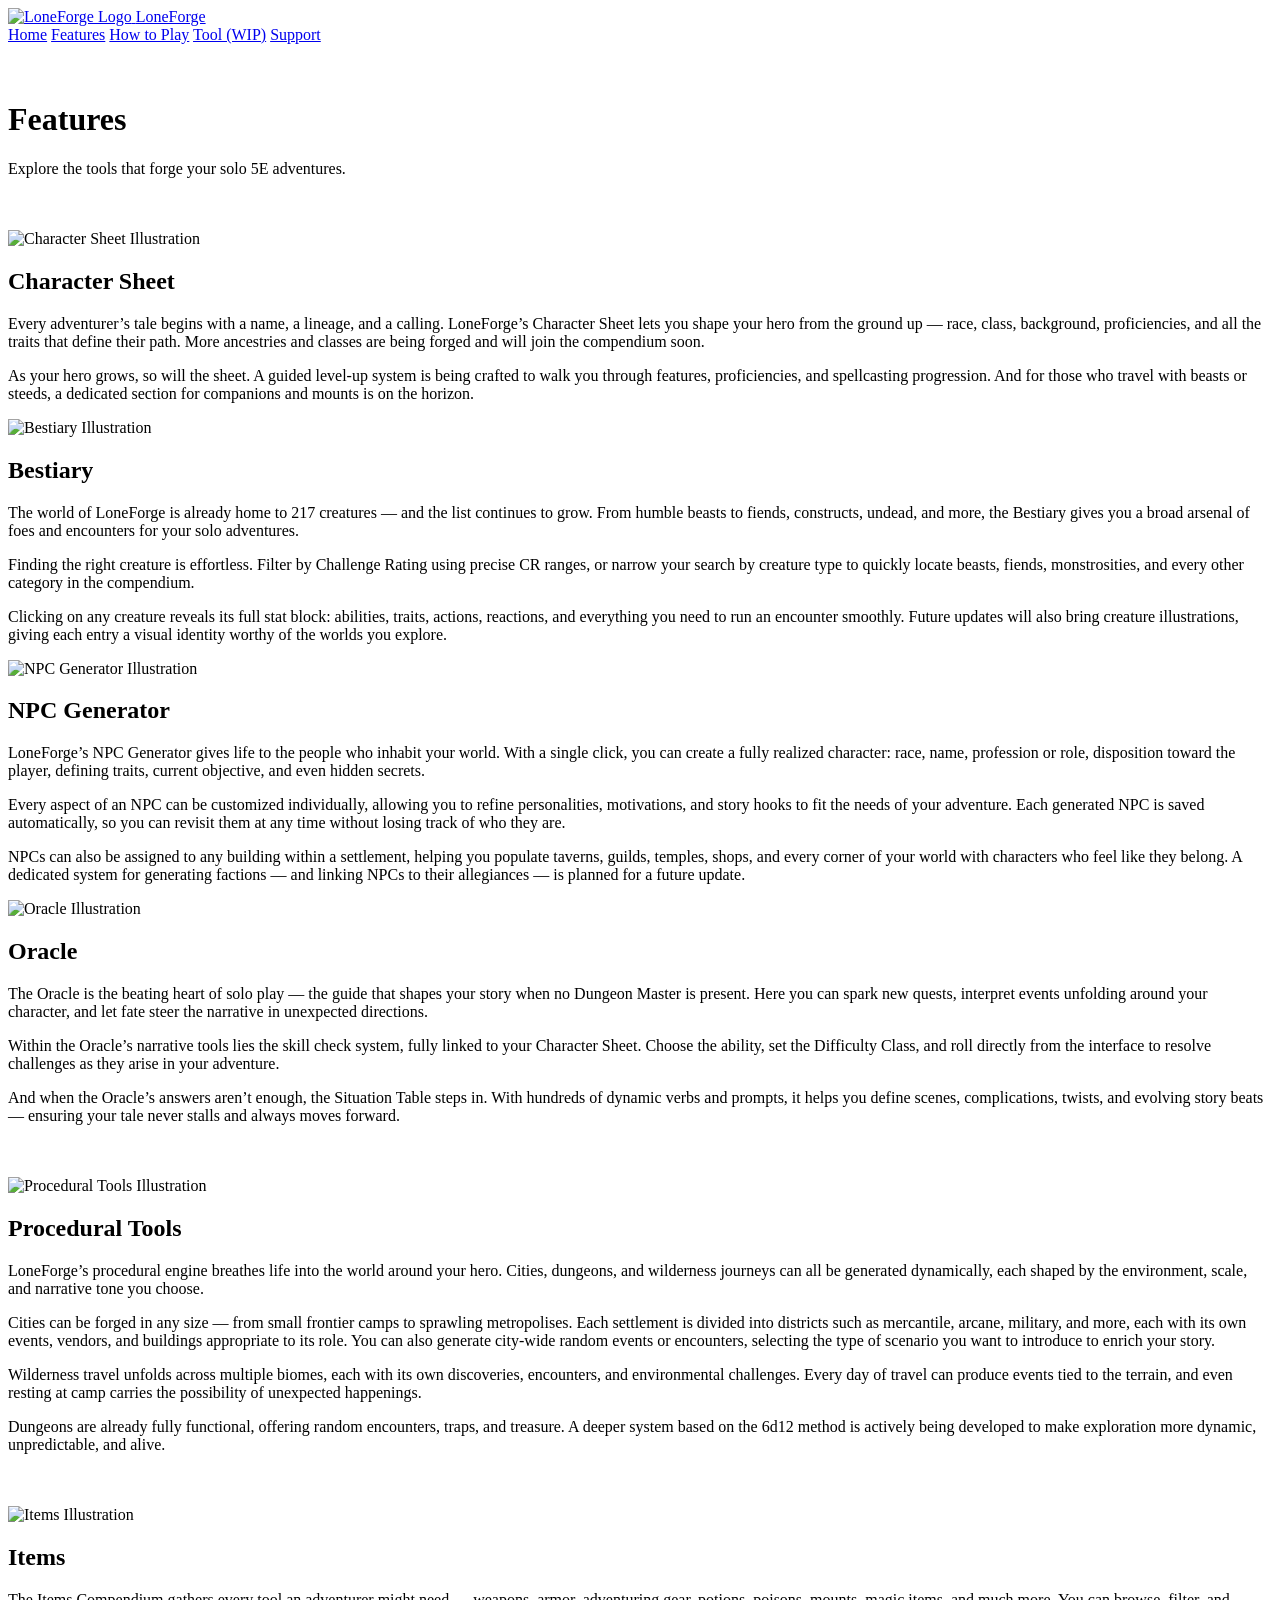
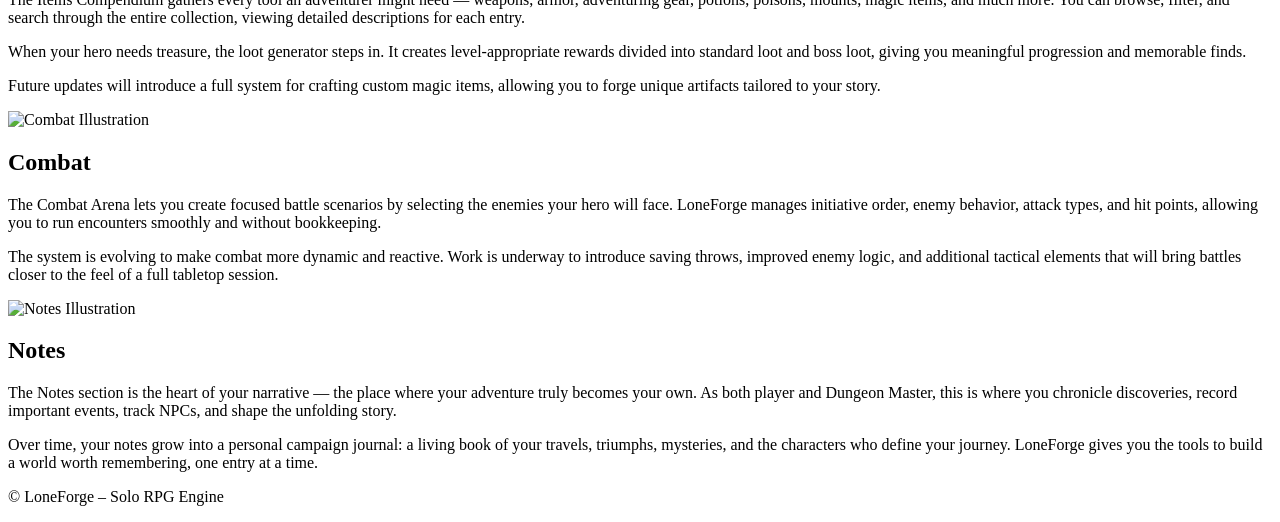
==== features.html @ cfc9e449 "Add files via upload" ====
<!DOCTYPE html>
<html lang="en">
<head>
    <meta charset="UTF-8">
    <meta name="viewport" content="width=device-width, initial-scale=1.0">
    <title>LoneForge – Features</title>

    <link href="https://fonts.googleapis.com/css2?family=EB+Garamond:wght@400;600&family=Cormorant+Garamond:wght@600;700&display=swap" rel="stylesheet">
    <link rel="stylesheet" href="css/styles.css">
</head>

<body>

    <!-- NAVBAR -->
    <nav class="navbar">
        <div class="nav-left">
            <a href="index.html" class="logo">
                <img src="img/Colored Loneforge Logo.png" alt="LoneForge Logo">  
                <span>LoneForge</span>
            </a>
        </div>

        <div class="nav-right">
            <a href="index.html">Home</a>
            <a href="features.html" class="active">Features</a>
            <a href="how-to-play.html">How to Play</a>
            <a href="tool.html">Tool (WIP)</a>
            <a href="support.html">Support</a>
        </div>
    </nav>

    <!-- PAGE HEADER -->
    <header class="page-header section">

        <!-- LEFT DECORATION -->
        <div class="ph-side ph-left">
            <img src="img/ranger.png" alt="">
        </div>

        <!-- RIGHT DECORATION -->
        <div class="ph-side ph-right">
            <img src="img/cute.png" alt="">
        </div>

        <h1>Features</h1>
        <p>Explore the tools that forge your solo 5E adventures.</p>
    </header>

    <!-- FEATURE BLOCKS -->
    <main class="features-page section">

        <!-- LEFT DECORATION -->
        <div class="fp-side fp-left">
            <img src="img/rogue_tiefling.png" alt="">
        </div>

        <!-- RIGHT DECORATION -->
        <div class="fp-side fp-right">
            <img src="img/runic_eye.png" alt="">
        </div>

        <!-- CHARACTER SHEET -->
        <section class="feature-block">

            <div class="feature-image img-character">
                <img src="img/Character Select with Gear.png" alt="Character Sheet Illustration">
            </div>

            <div class="feature-text">
                <h2>Character Sheet</h2>
                <p>
                    Every adventurer’s tale begins with a name, a lineage, and a calling.
                    LoneForge’s Character Sheet lets you shape your hero from the ground up —
                    race, class, background, proficiencies, and all the traits that define their path.
                    More ancestries and classes are being forged and will join the compendium soon.
                </p>
                <p>
                    As your hero grows, so will the sheet. A guided level‑up system is being crafted
                    to walk you through features, proficiencies, and spellcasting progression.
                    And for those who travel with beasts or steeds, a dedicated section for
                    companions and mounts is on the horizon.
                </p>
            </div>


        </section>

        <section class="feature-block">

            <div class="feature-image img-bestiary">
                <img src="img/bestiary.png" alt="Bestiary Illustration">
            </div>

            <div class="feature-text">
                <h2>Bestiary</h2>
                <p>
                    The world of LoneForge is already home to 217 creatures — and the list continues to grow.
                    From humble beasts to fiends, constructs, undead, and more, the Bestiary gives you a
                    broad arsenal of foes and encounters for your solo adventures.
                </p>
                <p>
                    Finding the right creature is effortless. Filter by Challenge Rating using precise CR
                    ranges, or narrow your search by creature type to quickly locate beasts, fiends,
                    monstrosities, and every other category in the compendium.
                </p>
                <p>
                    Clicking on any creature reveals its full stat block: abilities, traits, actions,
                    reactions, and everything you need to run an encounter smoothly. Future updates will
                    also bring creature illustrations, giving each entry a visual identity worthy of the
                    worlds you explore.
                </p>
            </div>

        </section>


        <section class="feature-block">

            <div class="feature-image img-npc">
                <img src="img/sezione_npc.png" alt="NPC Generator Illustration">
            </div>

            <div class="feature-text">
                <h2>NPC Generator</h2>

                <p>
                    LoneForge’s NPC Generator gives life to the people who inhabit your world. With a single click,
                    you can create a fully realized character: race, name, profession or role, disposition toward
                    the player, defining traits, current objective, and even hidden secrets.
                </p>

                <p>
                    Every aspect of an NPC can be customized individually, allowing you to refine personalities,
                    motivations, and story hooks to fit the needs of your adventure. Each generated NPC is saved
                    automatically, so you can revisit them at any time without losing track of who they are.
                </p>

                <p>
                    NPCs can also be assigned to any building within a settlement, helping you populate taverns,
                    guilds, temples, shops, and every corner of your world with characters who feel like they belong.
                    A dedicated system for generating factions — and linking NPCs to their allegiances — is planned
                    for a future update.
                </p>

            </div>

        </section>


        <section class="feature-block">

            <div class="feature-image img-oracle">
                <img src="img/sezione_oracle.png" alt="Oracle Illustration">
            </div>

            <div class="feature-text">
                <h2>Oracle</h2>

                <p>
                    The Oracle is the beating heart of solo play — the guide that shapes your story when no
                    Dungeon Master is present. Here you can spark new quests, interpret events unfolding
                    around your character, and let fate steer the narrative in unexpected directions.
                </p>

                <p>
                    Within the Oracle’s narrative tools lies the skill check system, fully linked to your
                    Character Sheet. Choose the ability, set the Difficulty Class, and roll directly from
                    the interface to resolve challenges as they arise in your adventure.
                </p>

                <p>
                    And when the Oracle’s answers aren’t enough, the Situation Table steps in. With hundreds
                    of dynamic verbs and prompts, it helps you define scenes, complications, twists, and
                    evolving story beats — ensuring your tale never stalls and always moves forward.
                </p>

            </div>

        </section>
   
        <!-- LEFT DECORATION -->
        <div class="fbp-side fbp-left">
            <img src="img/colonna.png" alt="">
        </div>

         <!-- RIGHT DECORATION -->
         <div class="fbp-side fbp-right">
             <img src="img/bundle.png" alt="">
         </div>
        
        <section class="feature-block">

            <div class="feature-image img-procedural">
                <img src="img/sezione_insediamenti_1.png" alt="Procedural Tools Illustration">
            </div>

            <div class="feature-text">
                <h2>Procedural Tools</h2>

                <p>
                    LoneForge’s procedural engine breathes life into the world around your hero. Cities,
                    dungeons, and wilderness journeys can all be generated dynamically, each shaped by the
                    environment, scale, and narrative tone you choose.
                </p>

                <p>
                    Cities can be forged in any size — from small frontier camps to sprawling metropolises.
                    Each settlement is divided into districts such as mercantile, arcane, military, and more,
                    each with its own events, vendors, and buildings appropriate to its role. You can also
                    generate city‑wide random events or encounters, selecting the type of scenario you want
                    to introduce to enrich your story.
                </p>

                <p>
                    Wilderness travel unfolds across multiple biomes, each with its own discoveries,
                    encounters, and environmental challenges. Every day of travel can produce events tied to
                    the terrain, and even resting at camp carries the possibility of unexpected happenings.
                </p>

                <p>
                    Dungeons are already fully functional, offering random encounters, traps, and treasure.
                    A deeper system based on the 6d12 method is actively being developed to make exploration
                    more dynamic, unpredictable, and alive.
                </p>

            </div>

        </section>


        <!-- LEFT DECORATION -->
        <div class="fbp1-side fbp1-left">
            <img src="img/coltello.png" alt="">
        </div>

         <!-- RIGHT DECORATION -->
         <div class="fbp1-side fbp1-right">
             <img src="img/old_sage.png" alt="">
         </div>

        <section class="feature-block">

            <div class="feature-image img-items">
                <img src="img/sezione_loot_1.png" alt="Items Illustration">
            </div>

            <div class="feature-text">
                <h2>Items</h2>

                <p>
                    The Items Compendium gathers every tool an adventurer might need — weapons, armor,
                    adventuring gear, potions, poisons, mounts, magic items, and much more. You can browse,
                    filter, and search through the entire collection, viewing detailed descriptions for each entry.
                </p>

                <p>
                    When your hero needs treasure, the loot generator steps in. It creates level‑appropriate
                    rewards divided into standard loot and boss loot, giving you meaningful progression and
                    memorable finds.
                </p>

                <p>
                    Future updates will introduce a full system for crafting custom magic items, allowing you
                    to forge unique artifacts tailored to your story.
                </p>

            </div>

        </section>


        <section class="feature-block">

            <div class="feature-image img-combat">
                <img src="img/sezione_combat_2.png" alt="Combat Illustration">
            </div>

            <div class="feature-text">
                <h2>Combat</h2>

                <p>
                    The Combat Arena lets you create focused battle scenarios by selecting the enemies your
                    hero will face. LoneForge manages initiative order, enemy behavior, attack types, and hit
                    points, allowing you to run encounters smoothly and without bookkeeping.
                </p>

                <p>
                    The system is evolving to make combat more dynamic and reactive. Work is underway to
                    introduce saving throws, improved enemy logic, and additional tactical elements that will
                    bring battles closer to the feel of a full tabletop session.
                </p>

            </div>

        </section>

        <section class="feature-block">

            <div class="feature-image img-notes">
                <img src="img/sezione_notes_1.png" alt="Notes Illustration">
            </div>

            <div class="feature-text">
                <h2>Notes</h2>

                <p>
                    The Notes section is the heart of your narrative — the place where your adventure truly
                    becomes your own. As both player and Dungeon Master, this is where you chronicle
                    discoveries, record important events, track NPCs, and shape the unfolding story.
                </p>

                <p>
                    Over time, your notes grow into a personal campaign journal: a living book of your
                    travels, triumphs, mysteries, and the characters who define your journey. LoneForge gives
                    you the tools to build a world worth remembering, one entry at a time.
                </p>

            </div>
        </section>


    </main>

    <footer>
        <p>© LoneForge – Solo RPG Engine</p>
    </footer>

</body>
</html>
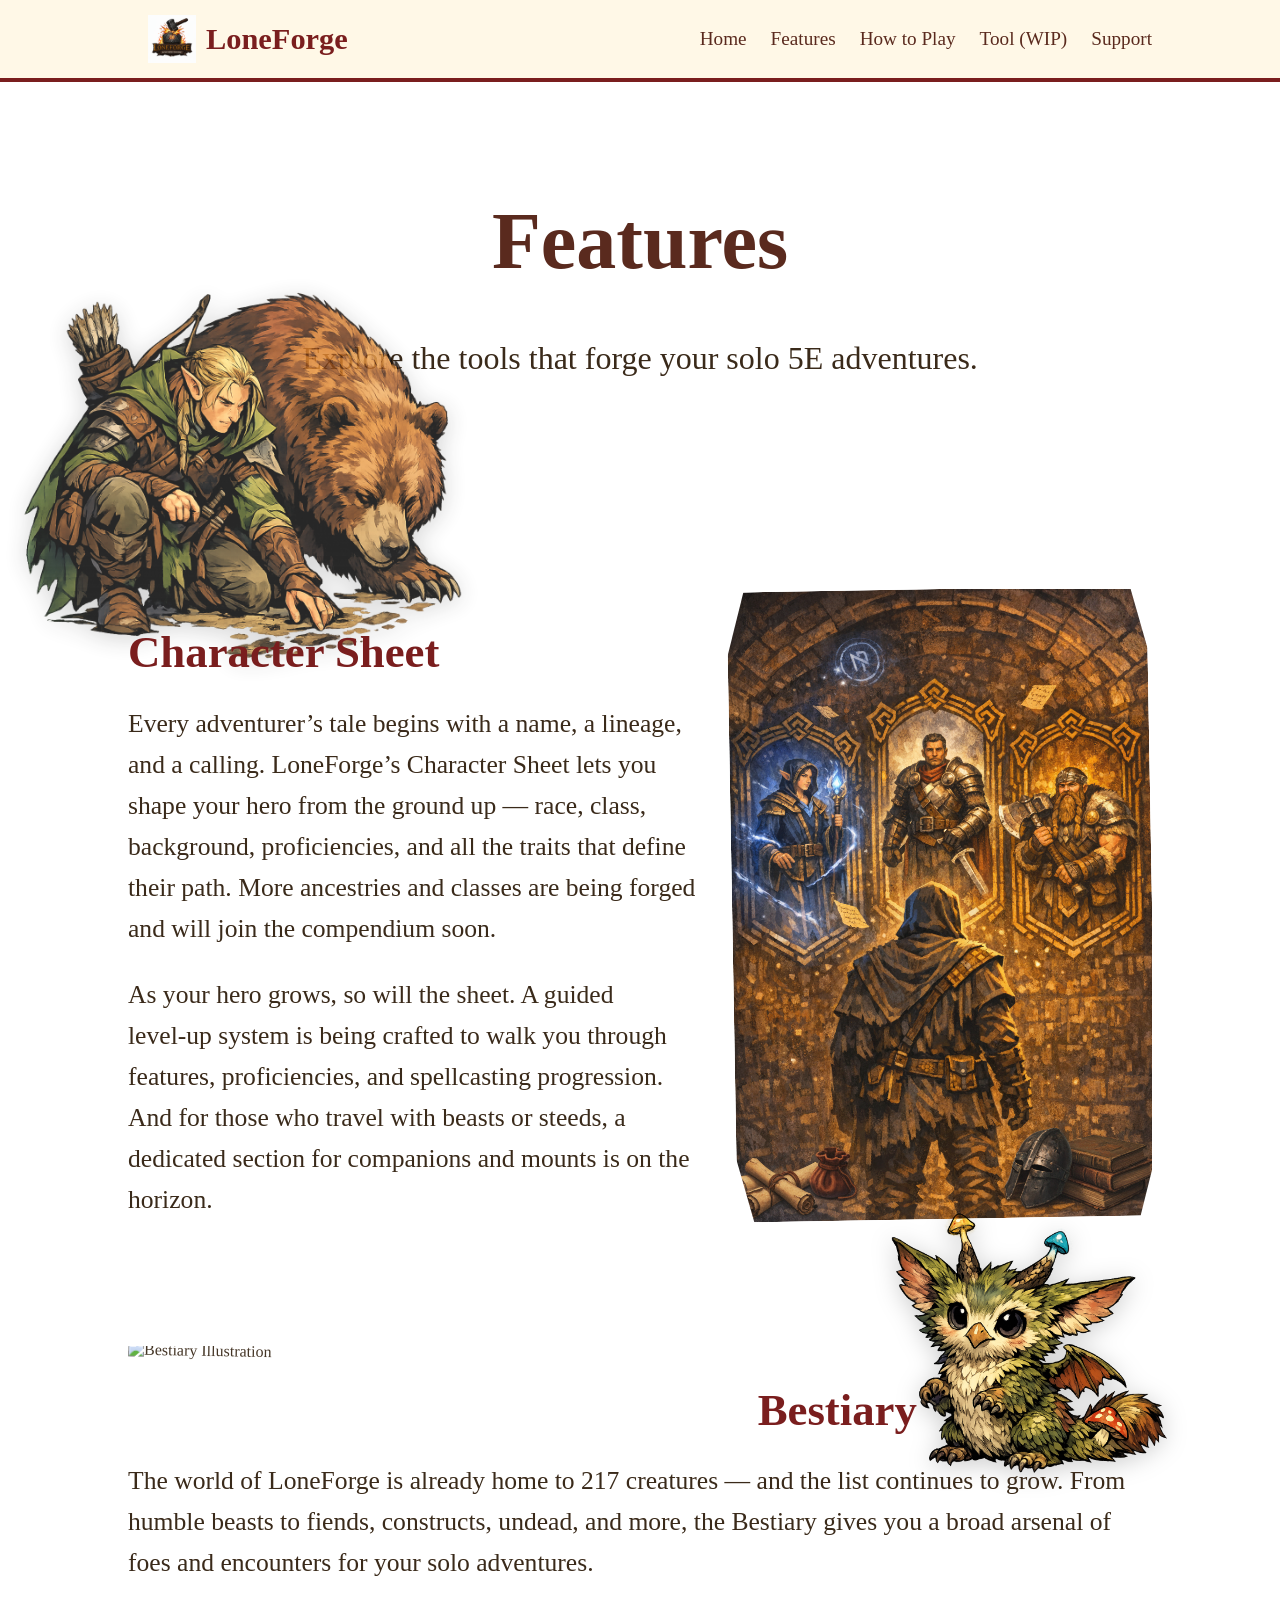
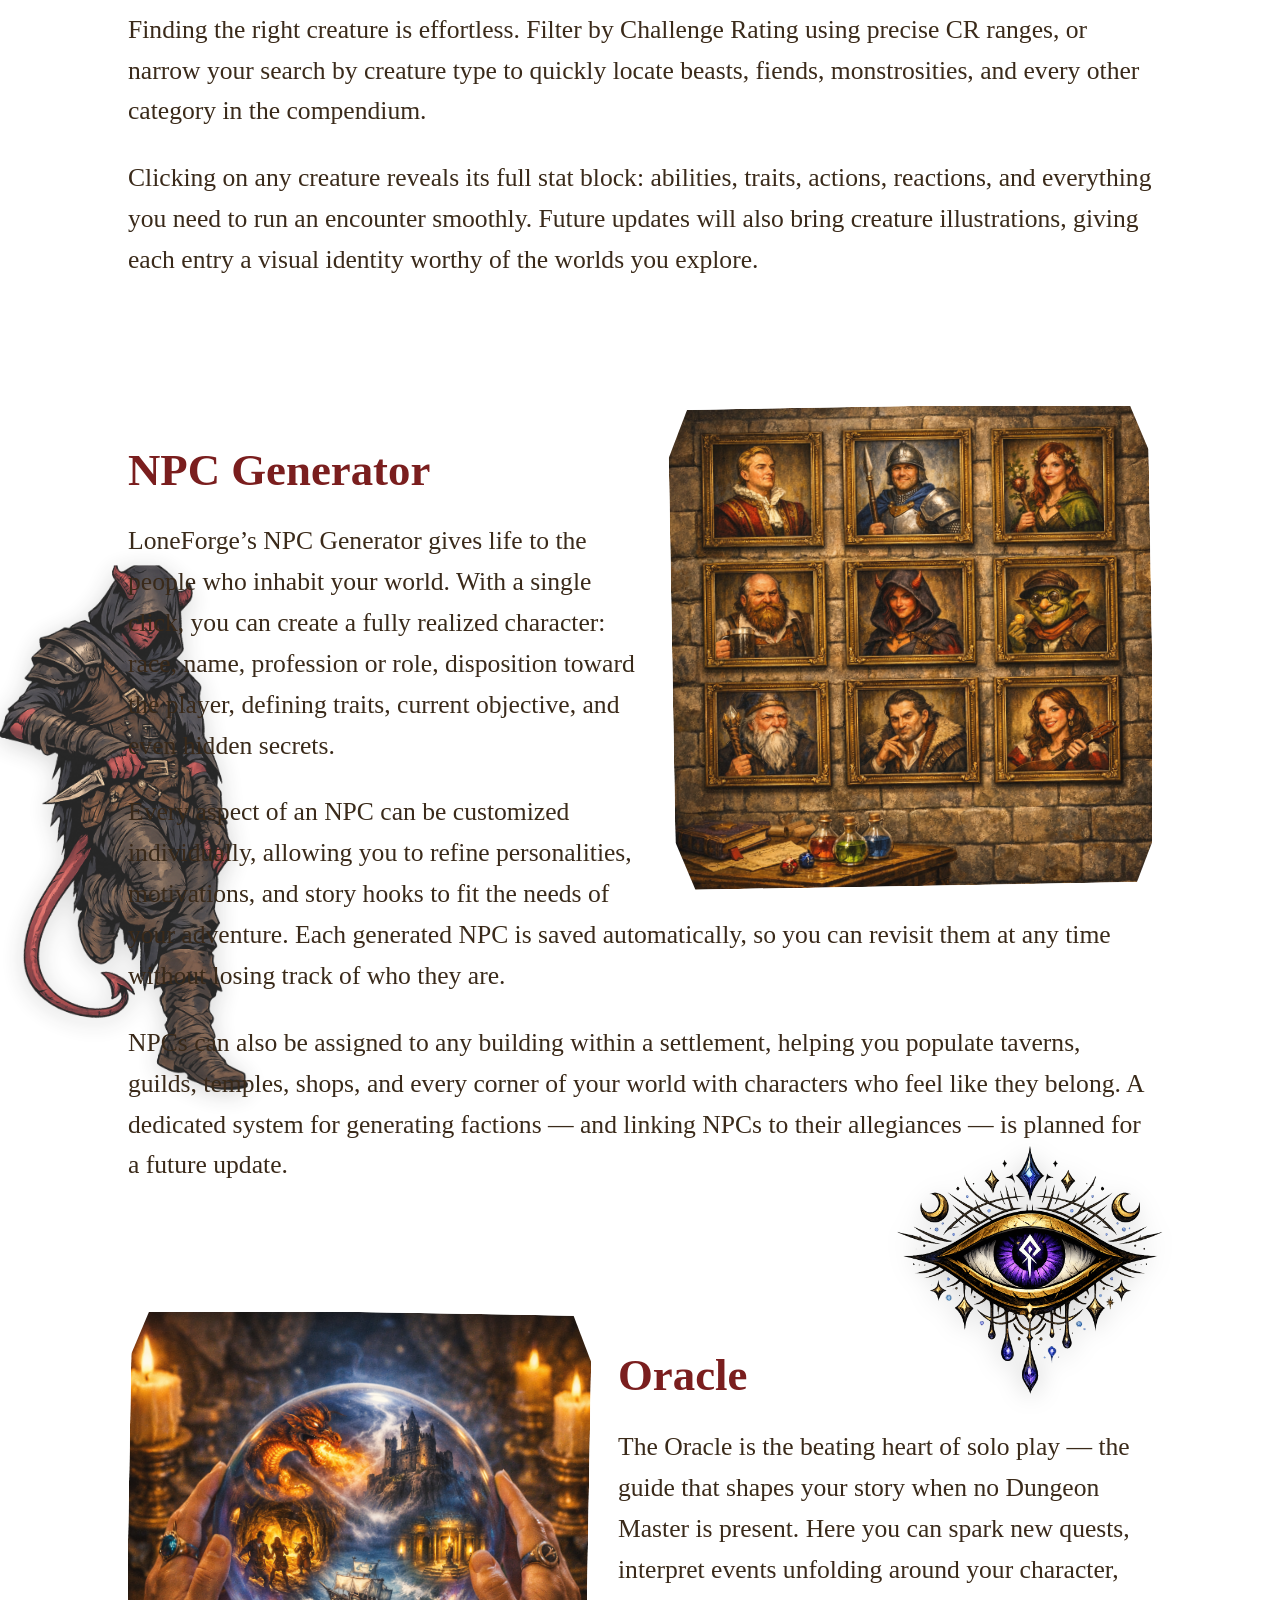
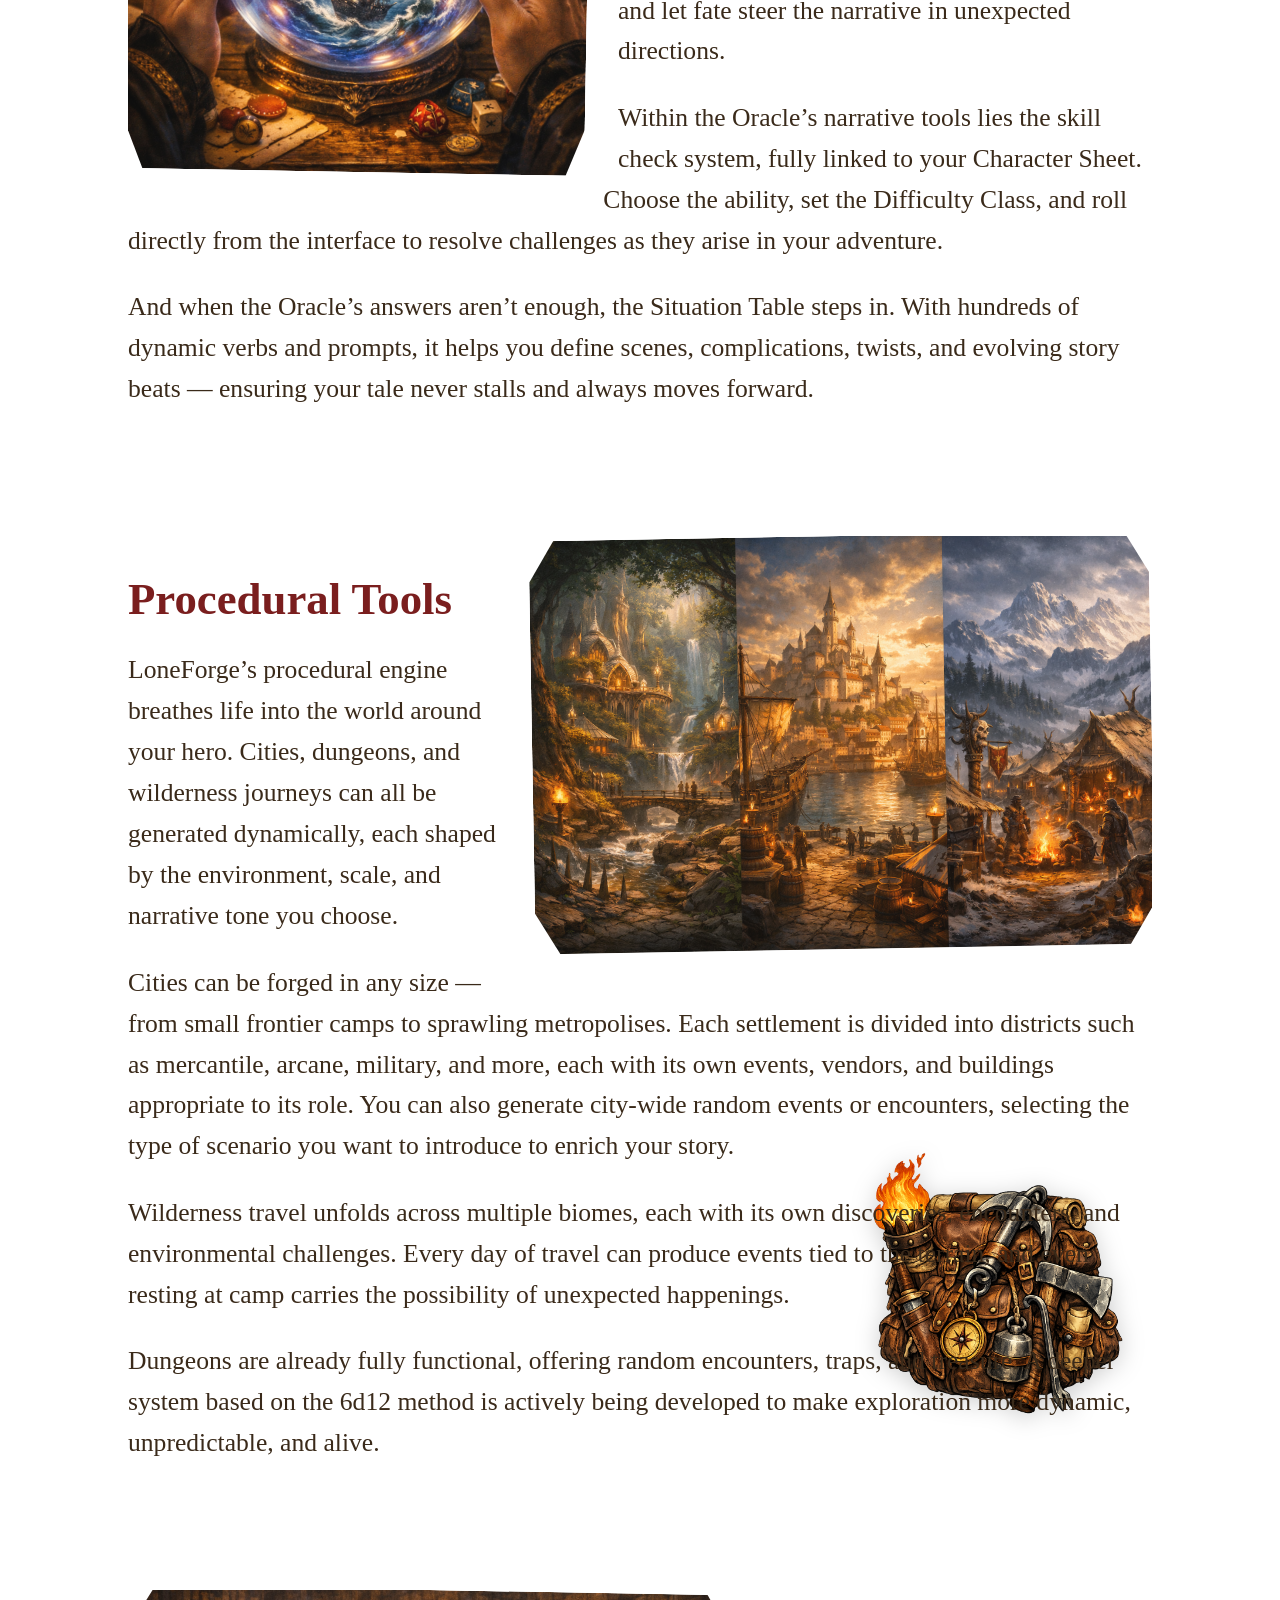
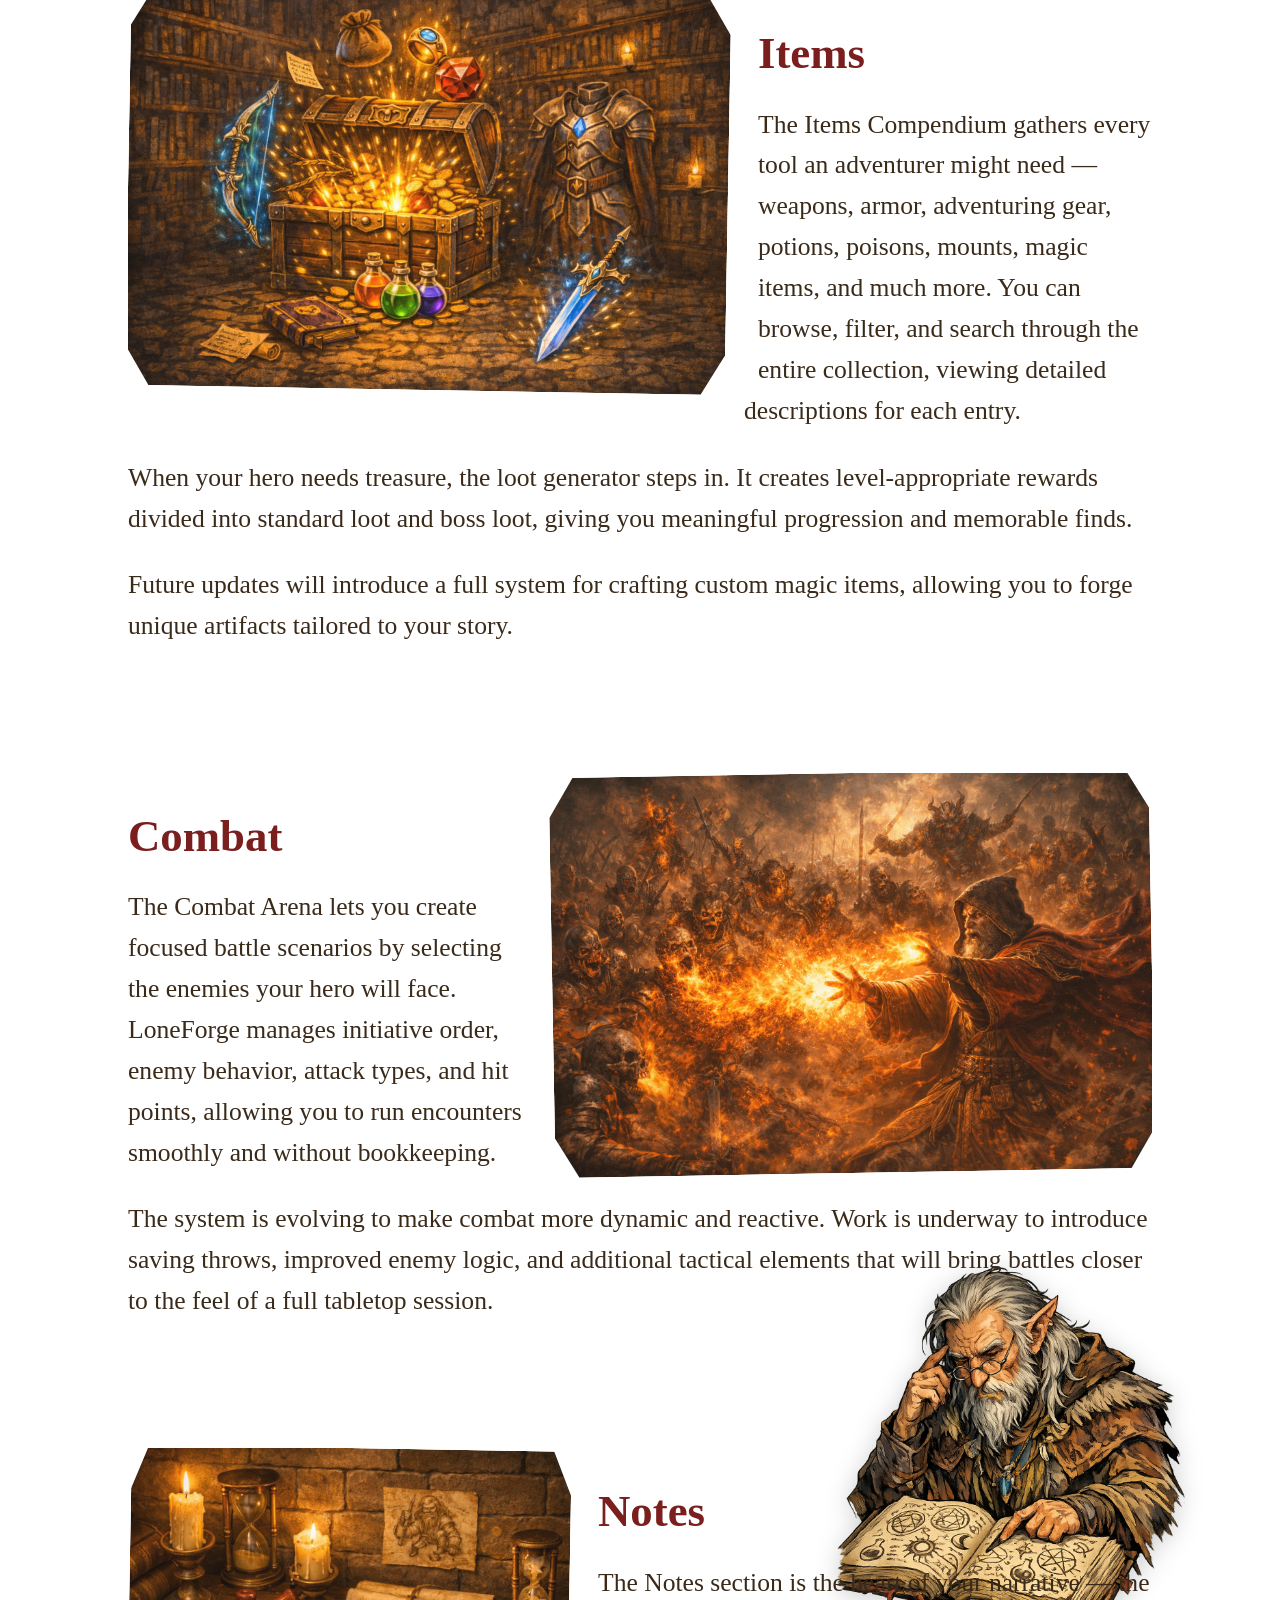
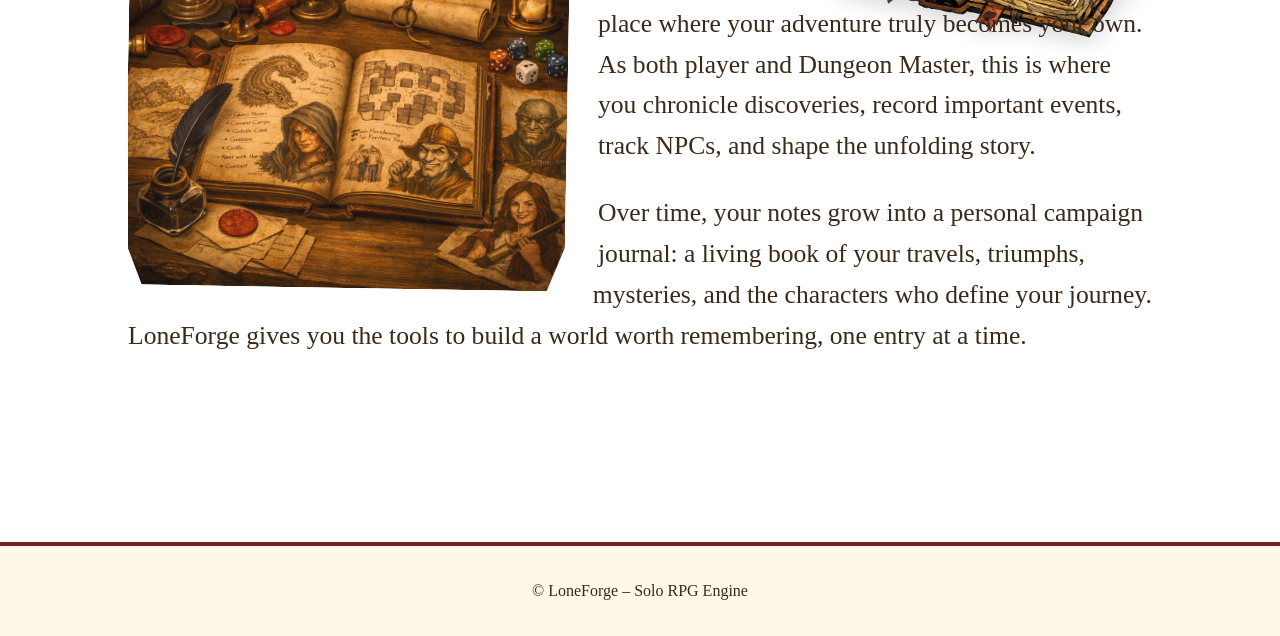
==== commit 2951aa3d: "Initial website" ====
--- a/features.html
+++ b/features.html
@@ -1,329 +1,329 @@
-<!DOCTYPE html>
-<html lang="en">
-<head>
-    <meta charset="UTF-8">
-    <meta name="viewport" content="width=device-width, initial-scale=1.0">
-    <title>LoneForge – Features</title>
-
-    <link href="https://fonts.googleapis.com/css2?family=EB+Garamond:wght@400;600&family=Cormorant+Garamond:wght@600;700&display=swap" rel="stylesheet">
-    <link rel="stylesheet" href="css/styles.css">
-</head>
-
-<body>
-
-    <!-- NAVBAR -->
-    <nav class="navbar">
-        <div class="nav-left">
-            <a href="index.html" class="logo">
-                <img src="img/Colored Loneforge Logo.png" alt="LoneForge Logo">  
-                <span>LoneForge</span>
-            </a>
-        </div>
-
-        <div class="nav-right">
-            <a href="index.html">Home</a>
-            <a href="features.html" class="active">Features</a>
-            <a href="how-to-play.html">How to Play</a>
-            <a href="tool.html">Tool (WIP)</a>
-            <a href="support.html">Support</a>
-        </div>
-    </nav>
-
-    <!-- PAGE HEADER -->
-    <header class="page-header section">
-
-        <!-- LEFT DECORATION -->
-        <div class="ph-side ph-left">
-            <img src="img/ranger.png" alt="">
-        </div>
-
-        <!-- RIGHT DECORATION -->
-        <div class="ph-side ph-right">
-            <img src="img/cute.png" alt="">
-        </div>
-
-        <h1>Features</h1>
-        <p>Explore the tools that forge your solo 5E adventures.</p>
-    </header>
-
-    <!-- FEATURE BLOCKS -->
-    <main class="features-page section">
-
-        <!-- LEFT DECORATION -->
-        <div class="fp-side fp-left">
-            <img src="img/rogue_tiefling.png" alt="">
-        </div>
-
-        <!-- RIGHT DECORATION -->
-        <div class="fp-side fp-right">
-            <img src="img/runic_eye.png" alt="">
-        </div>
-
-        <!-- CHARACTER SHEET -->
-        <section class="feature-block">
-
-            <div class="feature-image img-character">
-                <img src="img/Character Select with Gear.png" alt="Character Sheet Illustration">
-            </div>
-
-            <div class="feature-text">
-                <h2>Character Sheet</h2>
-                <p>
-                    Every adventurer’s tale begins with a name, a lineage, and a calling.
-                    LoneForge’s Character Sheet lets you shape your hero from the ground up —
-                    race, class, background, proficiencies, and all the traits that define their path.
-                    More ancestries and classes are being forged and will join the compendium soon.
-                </p>
-                <p>
-                    As your hero grows, so will the sheet. A guided level‑up system is being crafted
-                    to walk you through features, proficiencies, and spellcasting progression.
-                    And for those who travel with beasts or steeds, a dedicated section for
-                    companions and mounts is on the horizon.
-                </p>
-            </div>
-
-
-        </section>
-
-        <section class="feature-block">
-
-            <div class="feature-image img-bestiary">
-                <img src="img/bestiary.png" alt="Bestiary Illustration">
-            </div>
-
-            <div class="feature-text">
-                <h2>Bestiary</h2>
-                <p>
-                    The world of LoneForge is already home to 217 creatures — and the list continues to grow.
-                    From humble beasts to fiends, constructs, undead, and more, the Bestiary gives you a
-                    broad arsenal of foes and encounters for your solo adventures.
-                </p>
-                <p>
-                    Finding the right creature is effortless. Filter by Challenge Rating using precise CR
-                    ranges, or narrow your search by creature type to quickly locate beasts, fiends,
-                    monstrosities, and every other category in the compendium.
-                </p>
-                <p>
-                    Clicking on any creature reveals its full stat block: abilities, traits, actions,
-                    reactions, and everything you need to run an encounter smoothly. Future updates will
-                    also bring creature illustrations, giving each entry a visual identity worthy of the
-                    worlds you explore.
-                </p>
-            </div>
-
-        </section>
-
-
-        <section class="feature-block">
-
-            <div class="feature-image img-npc">
-                <img src="img/sezione_npc.png" alt="NPC Generator Illustration">
-            </div>
-
-            <div class="feature-text">
-                <h2>NPC Generator</h2>
-
-                <p>
-                    LoneForge’s NPC Generator gives life to the people who inhabit your world. With a single click,
-                    you can create a fully realized character: race, name, profession or role, disposition toward
-                    the player, defining traits, current objective, and even hidden secrets.
-                </p>
-
-                <p>
-                    Every aspect of an NPC can be customized individually, allowing you to refine personalities,
-                    motivations, and story hooks to fit the needs of your adventure. Each generated NPC is saved
-                    automatically, so you can revisit them at any time without losing track of who they are.
-                </p>
-
-                <p>
-                    NPCs can also be assigned to any building within a settlement, helping you populate taverns,
-                    guilds, temples, shops, and every corner of your world with characters who feel like they belong.
-                    A dedicated system for generating factions — and linking NPCs to their allegiances — is planned
-                    for a future update.
-                </p>
-
-            </div>
-
-        </section>
-
-
-        <section class="feature-block">
-
-            <div class="feature-image img-oracle">
-                <img src="img/sezione_oracle.png" alt="Oracle Illustration">
-            </div>
-
-            <div class="feature-text">
-                <h2>Oracle</h2>
-
-                <p>
-                    The Oracle is the beating heart of solo play — the guide that shapes your story when no
-                    Dungeon Master is present. Here you can spark new quests, interpret events unfolding
-                    around your character, and let fate steer the narrative in unexpected directions.
-                </p>
-
-                <p>
-                    Within the Oracle’s narrative tools lies the skill check system, fully linked to your
-                    Character Sheet. Choose the ability, set the Difficulty Class, and roll directly from
-                    the interface to resolve challenges as they arise in your adventure.
-                </p>
-
-                <p>
-                    And when the Oracle’s answers aren’t enough, the Situation Table steps in. With hundreds
-                    of dynamic verbs and prompts, it helps you define scenes, complications, twists, and
-                    evolving story beats — ensuring your tale never stalls and always moves forward.
-                </p>
-
-            </div>
-
-        </section>
-   
-        <!-- LEFT DECORATION -->
-        <div class="fbp-side fbp-left">
-            <img src="img/colonna.png" alt="">
-        </div>
-
-         <!-- RIGHT DECORATION -->
-         <div class="fbp-side fbp-right">
-             <img src="img/bundle.png" alt="">
-         </div>
-        
-        <section class="feature-block">
-
-            <div class="feature-image img-procedural">
-                <img src="img/sezione_insediamenti_1.png" alt="Procedural Tools Illustration">
-            </div>
-
-            <div class="feature-text">
-                <h2>Procedural Tools</h2>
-
-                <p>
-                    LoneForge’s procedural engine breathes life into the world around your hero. Cities,
-                    dungeons, and wilderness journeys can all be generated dynamically, each shaped by the
-                    environment, scale, and narrative tone you choose.
-                </p>
-
-                <p>
-                    Cities can be forged in any size — from small frontier camps to sprawling metropolises.
-                    Each settlement is divided into districts such as mercantile, arcane, military, and more,
-                    each with its own events, vendors, and buildings appropriate to its role. You can also
-                    generate city‑wide random events or encounters, selecting the type of scenario you want
-                    to introduce to enrich your story.
-                </p>
-
-                <p>
-                    Wilderness travel unfolds across multiple biomes, each with its own discoveries,
-                    encounters, and environmental challenges. Every day of travel can produce events tied to
-                    the terrain, and even resting at camp carries the possibility of unexpected happenings.
-                </p>
-
-                <p>
-                    Dungeons are already fully functional, offering random encounters, traps, and treasure.
-                    A deeper system based on the 6d12 method is actively being developed to make exploration
-                    more dynamic, unpredictable, and alive.
-                </p>
-
-            </div>
-
-        </section>
-
-
-        <!-- LEFT DECORATION -->
-        <div class="fbp1-side fbp1-left">
-            <img src="img/coltello.png" alt="">
-        </div>
-
-         <!-- RIGHT DECORATION -->
-         <div class="fbp1-side fbp1-right">
-             <img src="img/old_sage.png" alt="">
-         </div>
-
-        <section class="feature-block">
-
-            <div class="feature-image img-items">
-                <img src="img/sezione_loot_1.png" alt="Items Illustration">
-            </div>
-
-            <div class="feature-text">
-                <h2>Items</h2>
-
-                <p>
-                    The Items Compendium gathers every tool an adventurer might need — weapons, armor,
-                    adventuring gear, potions, poisons, mounts, magic items, and much more. You can browse,
-                    filter, and search through the entire collection, viewing detailed descriptions for each entry.
-                </p>
-
-                <p>
-                    When your hero needs treasure, the loot generator steps in. It creates level‑appropriate
-                    rewards divided into standard loot and boss loot, giving you meaningful progression and
-                    memorable finds.
-                </p>
-
-                <p>
-                    Future updates will introduce a full system for crafting custom magic items, allowing you
-                    to forge unique artifacts tailored to your story.
-                </p>
-
-            </div>
-
-        </section>
-
-
-        <section class="feature-block">
-
-            <div class="feature-image img-combat">
-                <img src="img/sezione_combat_2.png" alt="Combat Illustration">
-            </div>
-
-            <div class="feature-text">
-                <h2>Combat</h2>
-
-                <p>
-                    The Combat Arena lets you create focused battle scenarios by selecting the enemies your
-                    hero will face. LoneForge manages initiative order, enemy behavior, attack types, and hit
-                    points, allowing you to run encounters smoothly and without bookkeeping.
-                </p>
-
-                <p>
-                    The system is evolving to make combat more dynamic and reactive. Work is underway to
-                    introduce saving throws, improved enemy logic, and additional tactical elements that will
-                    bring battles closer to the feel of a full tabletop session.
-                </p>
-
-            </div>
-
-        </section>
-
-        <section class="feature-block">
-
-            <div class="feature-image img-notes">
-                <img src="img/sezione_notes_1.png" alt="Notes Illustration">
-            </div>
-
-            <div class="feature-text">
-                <h2>Notes</h2>
-
-                <p>
-                    The Notes section is the heart of your narrative — the place where your adventure truly
-                    becomes your own. As both player and Dungeon Master, this is where you chronicle
-                    discoveries, record important events, track NPCs, and shape the unfolding story.
-                </p>
-
-                <p>
-                    Over time, your notes grow into a personal campaign journal: a living book of your
-                    travels, triumphs, mysteries, and the characters who define your journey. LoneForge gives
-                    you the tools to build a world worth remembering, one entry at a time.
-                </p>
-
-            </div>
-        </section>
-
-
-    </main>
-
-    <footer>
-        <p>© LoneForge – Solo RPG Engine</p>
-    </footer>
-
-</body>
+<!DOCTYPE html>
+<html lang="en">
+<head>
+    <meta charset="UTF-8">
+    <meta name="viewport" content="width=device-width, initial-scale=1.0">
+    <title>LoneForge – Features</title>
+
+    <link href="https://fonts.googleapis.com/css2?family=EB+Garamond:wght@400;600&family=Cormorant+Garamond:wght@600;700&display=swap" rel="stylesheet">
+    <link rel="stylesheet" href="css/styles.css">
+</head>
+
+<body>
+
+    <!-- NAVBAR -->
+    <nav class="navbar">
+        <div class="nav-left">
+            <a href="index.html" class="logo">
+                <img src="img/Colored Loneforge Logo.png" alt="LoneForge Logo">  
+                <span>LoneForge</span>
+            </a>
+        </div>
+
+        <div class="nav-right">
+            <a href="index.html">Home</a>
+            <a href="features.html" class="active">Features</a>
+            <a href="how-to-play.html">How to Play</a>
+            <a href="tool.html">Tool (WIP)</a>
+            <a href="support.html">Support</a>
+        </div>
+    </nav>
+
+    <!-- PAGE HEADER -->
+    <header class="page-header section">
+
+        <!-- LEFT DECORATION -->
+        <div class="ph-side ph-left">
+            <img src="img/ranger.png" alt="">
+        </div>
+
+        <!-- RIGHT DECORATION -->
+        <div class="ph-side ph-right">
+            <img src="img/cute.png" alt="">
+        </div>
+
+        <h1>Features</h1>
+        <p>Explore the tools that forge your solo 5E adventures.</p>
+    </header>
+
+    <!-- FEATURE BLOCKS -->
+    <main class="features-page section">
+
+        <!-- LEFT DECORATION -->
+        <div class="fp-side fp-left">
+            <img src="img/rogue_tiefling.png" alt="">
+        </div>
+
+        <!-- RIGHT DECORATION -->
+        <div class="fp-side fp-right">
+            <img src="img/runic_eye.png" alt="">
+        </div>
+
+        <!-- CHARACTER SHEET -->
+        <section class="feature-block">
+
+            <div class="feature-image img-character">
+                <img src="img/Character Select with Gear.png" alt="Character Sheet Illustration">
+            </div>
+
+            <div class="feature-text">
+                <h2>Character Sheet</h2>
+                <p>
+                    Every adventurer’s tale begins with a name, a lineage, and a calling.
+                    LoneForge’s Character Sheet lets you shape your hero from the ground up —
+                    race, class, background, proficiencies, and all the traits that define their path.
+                    More ancestries and classes are being forged and will join the compendium soon.
+                </p>
+                <p>
+                    As your hero grows, so will the sheet. A guided level‑up system is being crafted
+                    to walk you through features, proficiencies, and spellcasting progression.
+                    And for those who travel with beasts or steeds, a dedicated section for
+                    companions and mounts is on the horizon.
+                </p>
+            </div>
+
+
+        </section>
+
+        <section class="feature-block">
+
+            <div class="feature-image img-bestiary">
+                <img src="img/bestiary.png" alt="Bestiary Illustration">
+            </div>
+
+            <div class="feature-text">
+                <h2>Bestiary</h2>
+                <p>
+                    The world of LoneForge is already home to 217 creatures — and the list continues to grow.
+                    From humble beasts to fiends, constructs, undead, and more, the Bestiary gives you a
+                    broad arsenal of foes and encounters for your solo adventures.
+                </p>
+                <p>
+                    Finding the right creature is effortless. Filter by Challenge Rating using precise CR
+                    ranges, or narrow your search by creature type to quickly locate beasts, fiends,
+                    monstrosities, and every other category in the compendium.
+                </p>
+                <p>
+                    Clicking on any creature reveals its full stat block: abilities, traits, actions,
+                    reactions, and everything you need to run an encounter smoothly. Future updates will
+                    also bring creature illustrations, giving each entry a visual identity worthy of the
+                    worlds you explore.
+                </p>
+            </div>
+
+        </section>
+
+
+        <section class="feature-block">
+
+            <div class="feature-image img-npc">
+                <img src="img/sezione_npc.png" alt="NPC Generator Illustration">
+            </div>
+
+            <div class="feature-text">
+                <h2>NPC Generator</h2>
+
+                <p>
+                    LoneForge’s NPC Generator gives life to the people who inhabit your world. With a single click,
+                    you can create a fully realized character: race, name, profession or role, disposition toward
+                    the player, defining traits, current objective, and even hidden secrets.
+                </p>
+
+                <p>
+                    Every aspect of an NPC can be customized individually, allowing you to refine personalities,
+                    motivations, and story hooks to fit the needs of your adventure. Each generated NPC is saved
+                    automatically, so you can revisit them at any time without losing track of who they are.
+                </p>
+
+                <p>
+                    NPCs can also be assigned to any building within a settlement, helping you populate taverns,
+                    guilds, temples, shops, and every corner of your world with characters who feel like they belong.
+                    A dedicated system for generating factions — and linking NPCs to their allegiances — is planned
+                    for a future update.
+                </p>
+
+            </div>
+
+        </section>
+
+
+        <section class="feature-block">
+
+            <div class="feature-image img-oracle">
+                <img src="img/sezione_oracle.png" alt="Oracle Illustration">
+            </div>
+
+            <div class="feature-text">
+                <h2>Oracle</h2>
+
+                <p>
+                    The Oracle is the beating heart of solo play — the guide that shapes your story when no
+                    Dungeon Master is present. Here you can spark new quests, interpret events unfolding
+                    around your character, and let fate steer the narrative in unexpected directions.
+                </p>
+
+                <p>
+                    Within the Oracle’s narrative tools lies the skill check system, fully linked to your
+                    Character Sheet. Choose the ability, set the Difficulty Class, and roll directly from
+                    the interface to resolve challenges as they arise in your adventure.
+                </p>
+
+                <p>
+                    And when the Oracle’s answers aren’t enough, the Situation Table steps in. With hundreds
+                    of dynamic verbs and prompts, it helps you define scenes, complications, twists, and
+                    evolving story beats — ensuring your tale never stalls and always moves forward.
+                </p>
+
+            </div>
+
+        </section>
+   
+        <!-- LEFT DECORATION -->
+        <div class="fbp-side fbp-left">
+            <img src="img/colonna.png" alt="">
+        </div>
+
+         <!-- RIGHT DECORATION -->
+         <div class="fbp-side fbp-right">
+             <img src="img/bundle.png" alt="">
+         </div>
+        
+        <section class="feature-block">
+
+            <div class="feature-image img-procedural">
+                <img src="img/sezione_insediamenti_1.png" alt="Procedural Tools Illustration">
+            </div>
+
+            <div class="feature-text">
+                <h2>Procedural Tools</h2>
+
+                <p>
+                    LoneForge’s procedural engine breathes life into the world around your hero. Cities,
+                    dungeons, and wilderness journeys can all be generated dynamically, each shaped by the
+                    environment, scale, and narrative tone you choose.
+                </p>
+
+                <p>
+                    Cities can be forged in any size — from small frontier camps to sprawling metropolises.
+                    Each settlement is divided into districts such as mercantile, arcane, military, and more,
+                    each with its own events, vendors, and buildings appropriate to its role. You can also
+                    generate city‑wide random events or encounters, selecting the type of scenario you want
+                    to introduce to enrich your story.
+                </p>
+
+                <p>
+                    Wilderness travel unfolds across multiple biomes, each with its own discoveries,
+                    encounters, and environmental challenges. Every day of travel can produce events tied to
+                    the terrain, and even resting at camp carries the possibility of unexpected happenings.
+                </p>
+
+                <p>
+                    Dungeons are already fully functional, offering random encounters, traps, and treasure.
+                    A deeper system based on the 6d12 method is actively being developed to make exploration
+                    more dynamic, unpredictable, and alive.
+                </p>
+
+            </div>
+
+        </section>
+
+
+        <!-- LEFT DECORATION -->
+        <div class="fbp1-side fbp1-left">
+            <img src="img/coltello.png" alt="">
+        </div>
+
+         <!-- RIGHT DECORATION -->
+         <div class="fbp1-side fbp1-right">
+             <img src="img/old_sage.png" alt="">
+         </div>
+
+        <section class="feature-block">
+
+            <div class="feature-image img-items">
+                <img src="img/sezione_loot_1.png" alt="Items Illustration">
+            </div>
+
+            <div class="feature-text">
+                <h2>Items</h2>
+
+                <p>
+                    The Items Compendium gathers every tool an adventurer might need — weapons, armor,
+                    adventuring gear, potions, poisons, mounts, magic items, and much more. You can browse,
+                    filter, and search through the entire collection, viewing detailed descriptions for each entry.
+                </p>
+
+                <p>
+                    When your hero needs treasure, the loot generator steps in. It creates level‑appropriate
+                    rewards divided into standard loot and boss loot, giving you meaningful progression and
+                    memorable finds.
+                </p>
+
+                <p>
+                    Future updates will introduce a full system for crafting custom magic items, allowing you
+                    to forge unique artifacts tailored to your story.
+                </p>
+
+            </div>
+
+        </section>
+
+
+        <section class="feature-block">
+
+            <div class="feature-image img-combat">
+                <img src="img/sezione_combat_2.png" alt="Combat Illustration">
+            </div>
+
+            <div class="feature-text">
+                <h2>Combat</h2>
+
+                <p>
+                    The Combat Arena lets you create focused battle scenarios by selecting the enemies your
+                    hero will face. LoneForge manages initiative order, enemy behavior, attack types, and hit
+                    points, allowing you to run encounters smoothly and without bookkeeping.
+                </p>
+
+                <p>
+                    The system is evolving to make combat more dynamic and reactive. Work is underway to
+                    introduce saving throws, improved enemy logic, and additional tactical elements that will
+                    bring battles closer to the feel of a full tabletop session.
+                </p>
+
+            </div>
+
+        </section>
+
+        <section class="feature-block">
+
+            <div class="feature-image img-notes">
+                <img src="img/sezione_notes_1.png" alt="Notes Illustration">
+            </div>
+
+            <div class="feature-text">
+                <h2>Notes</h2>
+
+                <p>
+                    The Notes section is the heart of your narrative — the place where your adventure truly
+                    becomes your own. As both player and Dungeon Master, this is where you chronicle
+                    discoveries, record important events, track NPCs, and shape the unfolding story.
+                </p>
+
+                <p>
+                    Over time, your notes grow into a personal campaign journal: a living book of your
+                    travels, triumphs, mysteries, and the characters who define your journey. LoneForge gives
+                    you the tools to build a world worth remembering, one entry at a time.
+                </p>
+
+            </div>
+        </section>
+
+
+    </main>
+
+    <footer>
+        <p>© LoneForge – Solo RPG Engine</p>
+    </footer>
+
+</body>
 </html>
--- a/css/styles.css
+++ b/css/styles.css
@@ -0,0 +1,1340 @@
+/* GENERAL */
+body {
+    margin: 0;
+    font-family: 'EB Garamond', serif;
+    background: url('C:/Users/giuse/Documents/DnD/LoneForge/LoneForge website/img/pergamena.jpg');
+    background-size: cover;
+    color: #3a2a1a;
+}
+
+h1, h2, h3 {
+    font-family: 'Cormorant Garamond', serif;
+    color: #5a2a1e;
+}
+
+.section {
+    padding: 60px 10%;
+    max-width: 1200px;
+    margin: auto;
+}
+
+/* NAVBAR */
+.navbar {
+    display: flex;
+    justify-content: space-between;
+    align-items: center;
+    padding: 15px 10%;
+    background: rgba(255, 248, 230, 0.95);
+    border-bottom: 4px solid #7a1e1e;
+    position: sticky;
+    top: 0;
+    z-index: 1000;
+}
+
+.navbar a {
+    text-decoration: none;
+    font-family: 'Cormorant Garamond', serif;
+    font-size: 1.2rem;
+    color: #5a2a1e;
+    margin-left: 20px;
+}
+
+.navbar a:hover {
+    color: #7a1e1e;
+}
+
+.logo {
+    display: flex;
+    align-items: center;
+    gap: 10px;
+}
+
+.logo span {
+    font-size: 1.9rem;
+    font-weight: 600;
+    color: #7a1e1e; /* o il colore della tua navbar */
+}
+
+.nav-left .logo img {
+    height: 48px;          /* dimensione consigliata */
+    width: auto;           /* mantiene le proporzioni */
+    display: block;        /* evita spazi indesiderati */
+}
+
+/* HERO */
+.hero {
+    display: flex;
+    justify-content: space-between;
+    align-items: center;
+    padding: 80px 10%;
+    background: rgba(255, 248, 230, 0.8);
+    border-bottom: 4px solid #7a1e1e;
+}
+
+.hero-content {
+    max-width: 600px;
+}
+
+.hero h1 {
+    font-size: 8rem;
+    margin: 0;
+}
+
+.tagline {
+    font-size: 1.5rem;
+    margin-top: -10px;
+    color: #7a1e1e;
+}
+
+.pitch {
+    margin: 20px 0;
+    font-size: 1.2rem;
+}
+
+.hero-buttons .btn {
+    display: inline-block;
+    padding: 12px 24px;
+    margin-right: 10px;
+    text-decoration: none;
+    border-radius: 4px;
+    font-weight: 600;
+}
+
+.btn.primary {
+    background: #7a1e1e;
+    color: #fff;
+}
+
+.btn.secondary {
+    background: #c9a86a;
+    color: #3a2a1a;
+}
+
+/* HERO IMAGE FRAME */
+.hero-image-frame {
+    position: relative;
+    width: 600px;
+    padding: 12px;
+    background: #f4e7d3;
+    border: 3px solid #c9a86a;
+    border-radius: 6px;
+    box-shadow: 0 8px 20px rgba(0,0,0,0.25);
+    overflow: hidden;
+}
+
+.hero-image-frame img {
+    width: 100%;
+    display: block;
+    clip-path: polygon(
+        5% 0%, 95% 0%, 
+        100% 10%, 100% 90%, 
+        95% 100%, 5% 100%, 
+        0% 90%, 0% 10%
+    );
+    filter: contrast(1.05) saturate(1.1);
+}
+
+.hero-image-frame::after {
+    content: "";
+    position: absolute;
+    inset: 0;
+    background: url('C:/Users/giuse/Documents/DnD/LoneForge/LoneForge website/img/pergamena.png');
+    opacity: 0.3;
+    mix-blend-mode: multiply;
+    pointer-events: none;
+}
+
+/* WHAT IS LONEFORGE */
+.what-is {
+    display: flex;
+    flex-direction: row-reverse;
+    align-items: flex-start;
+    justify-content: space-between;
+    gap: 60px;
+}
+
+.wil-left {
+    flex: 1.2;
+}
+
+.wil-left h2 {
+    font-size: 2.6rem;
+    margin-bottom: 20px;
+}
+
+.wil-left p {
+    font-size: 1.2rem;
+    line-height: 1.6;
+}
+
+.wil-free {
+    margin-top: 25px;
+    padding: 18px 20px;
+    background: rgba(255, 248, 230, 0.85);
+    border-left: 4px solid #7a1e1e;
+}
+
+.wil-free h3 {
+    margin: 0 0 8px 0;
+    font-size: 1.6rem;
+    color: #7a1e1e;
+}
+
+.wil-right {
+    flex: 1;
+    display: flex;
+    justify-content: center;
+}
+
+.wil-image-frame {
+    position: relative;
+    width: 600px;
+    padding: 12px;
+    background: #f4e7d3;
+    border: 3px solid #c9a86a;
+    border-radius: 6px;
+    box-shadow: 0 8px 20px rgba(0,0,0,0.25);
+    overflow: hidden;
+}
+
+.wil-image-frame img {
+    width: 100%;
+    display: block;
+    clip-path: polygon(
+        5% 0%, 95% 0%,
+        100% 12%, 100% 88%,
+        95% 100%, 5% 100%,
+        0% 88%, 0% 12%
+    );
+    filter: contrast(1.05) saturate(1.1);
+}
+
+.wil-image-frame::after {
+    content: "";
+    position: absolute;
+    inset: 0;
+    background: url('C:/Users/giuse/Documents/DnD/LoneForge/LoneForge website/img/pergamena.png');
+    opacity: 0.3;
+    mix-blend-mode: multiply;
+    pointer-events: none;
+}
+
+/* CORE FEATURES */
+.core-features {
+    text-align: center;
+}
+
+.cf-header h2 {
+    font-size: 2.6rem;
+    color: #5a2a1e;
+}
+
+.cf-header p {
+    font-size: 1.3rem;
+    margin-top: 10px;
+    line-height: 1.5;
+}
+
+.cf-grid {
+    margin-top: 50px;
+    display: grid;
+    grid-template-columns: repeat(auto-fit, minmax(260px, 1fr));
+    gap: 40px;
+}
+
+.cf-card {
+    background: rgba(255, 248, 230, 0.85);
+    border: 3px solid #c9a86a;
+    border-radius: 6px;
+    padding: 20px;
+    text-align: left;
+    box-shadow: 0 6px 16px rgba(0,0,0,0.15);
+    position: relative;
+}
+
+.cf-card-header h3 {
+    font-family: 'Cormorant Garamond', serif;
+    font-size: 1.8rem;
+    color: #7a1e1e;
+    margin-bottom: 10px;
+}
+
+/* SIDE IMAGES FOR FEATURES SECTION */
+.core-features {
+    position: relative;
+}
+
+.cf-side.cf-left{
+    position: absolute;
+    top: 35%;
+    transform: translateY(-50%);
+    opacity: 0.85;
+    pointer-events: none; /* evita che interferiscano con i click */
+}
+
+.cf-side.cf-right{
+    position: absolute;
+    top: -20%;
+    transform: translateY(-50%);
+    opacity: 0.85;
+    pointer-events: none; /* evita che interferiscano con i click */
+}
+
+.cf-side.cf-left img {
+    width: 500px;
+    max-width: 100%;
+    filter: drop-shadow(0 4px 12px rgba(0,0,0,0.2));
+}
+
+.cf-side.cf-right img {
+    width: 280px;
+    max-width: 100%;
+    filter: drop-shadow(0 4px 12px rgba(0,0,0,0.2));
+}
+
+/* Left image */
+.cf-left {
+    left: -80px; /* regola la distanza dal contenuto */
+}
+
+/* Right image */
+.cf-right {
+    right: -40px;
+}
+
+/* MOBILE: hide side images */
+@media (max-width: 1200px) {
+    .cf-side {
+        display: none;
+    }
+}
+
+/* SELECTOR (TABS) */
+.cf-selector {
+    margin-top: 40px;
+    display: flex;
+    justify-content: center;
+    flex-wrap: wrap;
+    gap: 12px;
+}
+
+.cf-selector button {
+    background: rgba(255, 248, 230, 0.85);
+    border: 2px solid #c9a86a;
+    padding: 10px 18px;
+    font-family: 'Cormorant Garamond', serif;
+    font-size: 1.2rem;
+    cursor: pointer;
+    border-radius: 4px;
+    color: #5a2a1e;
+    transition: 0.2s;
+}
+
+.cf-selector button:hover {
+    background: #f4e7d3;
+}
+
+.cf-selector button.active {
+    background: #7a1e1e;
+    color: #fff;
+    border-color: #7a1e1e;
+}
+
+/* VIEWER */
+.cf-viewer {
+    margin-top: 40px;
+    background: rgba(255, 248, 230, 0.9);
+    border: 3px solid #c9a86a;
+    border-radius: 6px;
+    padding: 30px;
+    max-width: 800px;
+    margin-left: auto;
+    margin-right: auto;
+    box-shadow: 0 8px 20px rgba(0,0,0,0.15);
+    text-align: left;
+}
+
+.cf-viewer h3 {
+    font-family: 'Cormorant Garamond', serif;
+    font-size: 2rem;
+    color: #7a1e1e;
+}
+
+.cf-viewer p {
+    font-size: 1.2rem;
+    margin-bottom: 20px;
+}
+
+/* Screenshot area */
+.cf-screenshot {
+    width: 100%;
+    height: 700px;
+    background: #e8dcc2;
+    border: 2px solid #c9a86a;
+    border-radius: 4px;
+    overflow: hidden;
+}
+
+.cf-screenshot img {
+    width: 100%;
+    display: block;
+    clip-path: polygon(
+        5% 0%, 95% 0%,
+        100% 12%, 100% 88%,
+        95% 100%, 5% 100%,
+        0% 88%, 0% 12%
+    );
+}
+
+/* ROADMAP */
+.roadmap-header {
+    text-align: center;
+    margin-bottom: 40px;
+}
+
+.roadmap-header h2 {
+    font-size: 2.8rem;
+    color: #5a2a1e;
+    margin-bottom: 5px;
+}
+
+.roadmap-header h3 {
+    font-size: 1.8rem;
+    color: #7a1e1e;
+    margin-bottom: 10px;
+}
+
+.roadmap-header p {
+    font-size: 1.2rem;
+    max-width: 700px;
+    margin: auto;
+    line-height: 1.5;
+}
+
+.roadmap-list {
+    display: flex;
+    flex-direction: column;
+    gap: 30px;
+    max-width: 900px;
+    margin: auto;
+}
+
+.roadmap-item {
+    background: rgba(255, 248, 230, 0.9);
+    border: 3px solid #c9a86a;
+    border-radius: 6px;
+    padding: 25px;
+    box-shadow: 0 6px 16px rgba(0,0,0,0.15);
+    position: relative;
+}
+
+.rm-status {
+    position: absolute;
+    top: -14px;
+    left: 20px;
+    padding: 4px 12px;
+    font-family: 'Cormorant Garamond', serif;
+    font-size: 1.1rem;
+    border-radius: 4px;
+    color: #fff;
+}
+
+.rm-status.complete { background: #3a7a3a; }
+.rm-status.progress { background: #c97a1e; }
+.rm-status.planned  { background: #7a1e1e; }
+
+.roadmap-item h4 {
+    font-family: 'Cormorant Garamond', serif;
+    font-size: 1.6rem;
+    color: #5a2a1e;
+    margin-bottom: 10px;
+}
+
+.roadmap-item p {
+    font-size: 1.1rem;
+    line-height: 1.5;
+}
+
+
+* SIDE IMAGES FOR ROADMAP SECTION */
+.roadmap {
+    position: relative;
+}
+
+.r-side.r-left{
+    position: absolute;
+    top: 410%;
+    transform: translateY(-50%);
+    opacity: 0.85;
+    pointer-events: none; /* evita che interferiscano con i click */
+}
+
+.r-side.r-right{
+    position: absolute;
+    top: 310%;
+    transform: translateY(-50%);
+    pointer-events: none; /* evita che interferiscano con i click */
+}
+
+.r-side.r-left img {
+    width: 450px;
+    max-width: 100%;
+    filter: drop-shadow(0 4px 12px rgba(0,0,0,0.2));
+}
+
+.r-side.r-right img {
+    width: 400px;
+    max-width: 100%;
+    filter: drop-shadow(0 4px 12px rgba(0,0,0,0.2));
+}
+
+/* Left image */
+.r-left {
+    left: -20px; /* regola la distanza dal contenuto */
+}
+
+/* Right image */
+.r-right {
+    right: 230px;
+}
+
+/* MOBILE: hide side images */
+@media (max-width: 1200px) {
+    .r-side {
+        display: none;
+    }
+}
+
+
+/* FOOTER */
+footer {
+    text-align: center;
+    padding: 20px;
+    background: rgba(255, 248, 230, 0.9);
+    border-top: 4px solid #7a1e1e;
+}
+
+footer nav a {
+    margin: 0 10px;
+    text-decoration: none;
+    color: #5a2a1e;
+}
+
+/* ─────────────────────────────────────────
+   PAGE HEADER (features.html)
+───────────────────────────────────────── */
+.page-header {
+    text-align: center;
+    margin-bottom: 60px;
+}
+
+.page-header h1 {
+    font-size: 5rem;
+    color: #5a2a1e;
+}
+
+.page-header p {
+    font-size: 2rem;
+    margin-top: 10px;
+}
+
+/* FEATURE BLOCK */
+.feature-block {
+    width: 100%;
+    margin-bottom: 100px;
+    position: relative;
+    overflow: hidden; /* ← aggiunto: contiene i float */
+}
+
+.feature-block::after {
+    content: "";
+    display: block;
+    clear: both;
+}
+
+.feature-block:nth-child(even) {
+    flex-direction: row-reverse;
+}
+
+.feature-text {
+    flex: 1.2;
+}
+
+.feature-text h2 {
+    font-family: 'Cormorant Garamond', serif;
+    font-size: 2.8rem;
+    color: #7a1e1e;
+    margin-bottom: 10px;
+}
+
+.feature-text p {
+    font-size: 1.6rem;
+    line-height: 1.6;
+}
+
+/* IMAGE INCORPORATA — float sul contenitore, non sull'img */
+.feature-image {
+    float: right;          /* ← spostato qui */
+    width: 280px;
+    margin: 0 0 20px 30px;
+    shape-outside: polygon(
+        4% 0%, 96% 0%,
+        100% 10%, 100% 90%,
+        96% 100%, 4% 100%,
+        0% 90%, 0% 10%
+    );
+}
+
+.feature-image img {
+    width: 100%;           /* ← occupa tutto il contenitore floattato */
+    display: block;
+    clip-path: polygon(
+        4% 0%, 96% 0%,
+        100% 10%, 100% 90%,
+        96% 100%, 4% 100%,
+        0% 90%, 0% 10%
+    );
+    mix-blend-mode: multiply;
+    opacity: 0.95;
+    transform: rotate(-1deg);
+}
+
+/* Blocchi pari: immagine a sinistra */
+.feature-block:nth-child(even) .feature-image {
+    float: left;           /* ← anche qui sul contenitore */
+    margin: 0 30px 20px 0;
+}
+
+.feature-block:nth-child(even) .feature-image img {
+    transform: rotate(1deg);
+}
+
+/* Dimensioni personalizzate per ogni immagine */
+.img-character { width: 420px; }
+.img-bestiary { width: 620px; }
+.img-npc { width: 480px; }
+.img-oracle { width: 460px; }
+.img-procedural { width: 620px; }
+.img-items { width: 600px; }
+.img-combat { width: 600px; }
+.img-notes { width: 440px; }
+
+* SIDE IMAGES FOR FEATURES PAGE */
+.page-header {
+    position: relative;
+}
+
+.ph-side.ph-left{
+    position: absolute;
+    top: 53%;
+    transform: translateY(-50%);
+    opacity: 0.85;
+    pointer-events: none; /* evita che interferiscano con i click */
+}
+
+.ph-side.ph-right{
+    position: absolute;
+    top: 150%;
+    transform: translateY(-50%);
+    pointer-events: none; /* evita che interferiscano con i click */
+}
+
+.ph-side.ph-left img {
+    width: 450px;
+    max-width: 100%;
+    filter: drop-shadow(0 4px 12px rgba(0,0,0,0.2));
+}
+
+.ph-side.ph-right img {
+    width: 300px;
+    max-width: 100%;
+    filter: drop-shadow(0 4px 12px rgba(0,0,0,0.2));
+}
+
+/* Left image */
+.ph-left {
+    left: 20px; /* regola la distanza dal contenuto */
+}
+
+/* Right image */
+.ph-right {
+    right: 100px;
+}
+
+/* MOBILE: hide side images */
+@media (max-width: 1200px) {
+    .r-side {
+        display: none;
+    }
+}
+
+* SIDE IMAGES_2 FOR FEATURES PAGE */
+.features-page {
+    position: relative;
+}
+
+.fp-side.fp-left{
+    position: absolute;
+    top: 270%;
+    transform: translateY(-50%);
+    opacity: 0.85;
+    pointer-events: none; /* evita che interferiscano con i click */
+}
+
+.fp-side.fp-right{
+    position: absolute;
+    top: 320%;
+    transform: translateY(-50%);
+    pointer-events: none; /* evita che interferiscano con i click */
+}
+
+.fp-side.fp-left img {
+    width: 350px;
+    max-width: 100%;
+    filter: drop-shadow(0 4px 12px rgba(0,0,0,0.2));
+}
+
+.fp-side.fp-right img {
+    width: 300px;
+    max-width: 100%;
+    filter: drop-shadow(0 4px 12px rgba(0,0,0,0.2));
+}
+
+/* Left image */
+.fp-left {
+    left: -40px; /* regola la distanza dal contenuto */
+}
+
+/* Right image */
+.fp-right {
+    right: 100px;
+}
+
+/* MOBILE: hide side images */
+@media (max-width: 1200px) {
+    .r-side {
+        display: none;
+    }
+}
+
+
+
+* SIDE IMAGES_3 FOR FEATURES PAGE */
+.features-block {
+    position: relative;
+}
+
+.fbp-side.fbp-left{
+    position: absolute;
+    top: 440%;
+    transform: translateY(-50%);
+    opacity: 0.85;
+    pointer-events: none; /* evita che interferiscano con i click */
+}
+
+.fbp-side.fbp-right{
+    position: absolute;
+    top: 500%;
+    transform: translateY(-50%);
+    pointer-events: none; /* evita che interferiscano con i click */
+}
+
+.fbp-side.fbp-left img {
+    width: 350px;
+    max-width: 100%;
+    filter: drop-shadow(0 4px 12px rgba(0,0,0,0.2));
+}
+
+.fbp-side.fbp-right img {
+    width: 300px;
+    max-width: 100%;
+    filter: drop-shadow(0 4px 12px rgba(0,0,0,0.2));
+}
+
+/* Left image */
+.fbp-left {
+    left: -10px; /* regola la distanza dal contenuto */
+}
+
+/* Right image */
+.fbp-right {
+    right: 130px;
+}
+
+/* MOBILE: hide side images */
+@media (max-width: 1200px) {
+    .fbp-side {
+        display: none;
+    }
+}
+
+
+* SIDE IMAGES_4 FOR FEATURES PAGE */
+.features-block {
+    position: relative;
+}
+
+.fbp1-side.fbp1-left{
+    position: absolute;
+    top: 590%;
+    transform: translateY(-50%);
+    opacity: 0.85;
+    pointer-events: none; /* evita che interferiscano con i click */
+}
+
+.fbp1-side.fbp1-right{
+    position: absolute;
+    top: 695%;
+    transform: translateY(-50%);
+    pointer-events: none; /* evita che interferiscano con i click */
+}
+
+.fbp1-side.fbp1-left img {
+    width: 200px;
+    max-width: 100%;
+    filter: drop-shadow(0 4px 12px rgba(0,0,0,0.2));
+}
+
+.fbp1-side.fbp1-right img {
+    width: 350px;
+    max-width: 100%;
+    filter: drop-shadow(0 4px 12px rgba(0,0,0,0.2));
+}
+
+/* Left image */
+.fbp1-left {
+    left: 70px; /* regola la distanza dal contenuto */
+}
+
+/* Right image */
+.fbp1-right {
+    right: 95px;
+}
+
+/* MOBILE: hide side images */
+@media (max-width: 1200px) {
+    .fbp1-side {
+        display: none;
+    }
+}
+
+
+
+
+/* ─────────────────────────────────────────
+   HOW TO PLAY PAGE
+───────────────────────────────────────── */
+
+/* ─────────────────────────────────────────
+   HOW TO PLAY SOLO — HEADER
+───────────────────────────────────────── */
+
+.solo-header {
+    display: flex;
+    align-items: center;
+    justify-content: center;
+    gap: 40px;
+    margin-bottom: 60px;
+    position: relative;
+}
+
+.solo-header .header-center {
+    text-align: center;
+}
+
+.solo-header h1 {
+    font-size: 5rem;
+    color: #5a2a1e;
+}
+
+.solo-header p {
+    font-size: 1.8rem;
+    margin-top: 10px;
+}
+
+.header-img {
+    width: 260px;
+    opacity: 0.9;
+}
+
+
+/* ─────────────────────────────────────────
+   GUIDE CHAPTERS
+───────────────────────────────────────── */
+
+.guide-chapter {
+    margin-bottom: 80px;
+    max-width: 900px;
+    margin-left: auto;
+    margin-right: auto;
+}
+
+.guide-chapter h2 {
+    font-size: 3rem;
+    color: #7a1e1e;
+    margin-bottom: 20px;
+}
+
+.guide-chapter h3 {
+    font-size: 2rem;
+    color: #5a2a1e;
+    margin-top: 30px;
+}
+
+.guide-chapter p {
+    font-size: 1.6rem;
+    line-height: 1.7;
+    margin-bottom: 20px;
+}
+
+
+* SIDE IMAGES FOR HOW TO PLAY PAGE */
+.solo-guide {
+    position: relative;
+}
+
+.sg-side.sg-left{
+    position: absolute;
+    top: 185%;
+    transform: translateY(-50%);
+    opacity: 0.85;
+    pointer-events: none; /* evita che interferiscano con i click */
+}
+
+.sg-side.sg-right{
+    position: absolute;
+    top: 666%;
+    transform: translateY(-50%);
+    pointer-events: none; /* evita che interferiscano con i click */
+}
+
+.sg-side.sg-left img {
+    width: 350px;
+    max-width: 100%;
+    filter: drop-shadow(0 4px 12px rgba(0,0,0,0.2));
+}
+
+.sg-side.sg-right img {
+    width: 230px;
+    max-width: 100%;
+    filter: drop-shadow(0 4px 12px rgba(0,0,0,0.2));
+}
+
+/* Left image */
+.sg-left {
+    left: 150px; /* regola la distanza dal contenuto */
+}
+
+/* Right image */
+.sg-right {
+    right: 700px;
+}
+
+/* MOBILE: hide side images */
+@media (max-width: 1200px) {
+    .sg-side {
+        display: none;
+    }
+}
+
+
+
+
+.guide-chapter {
+    position: relative;
+}
+
+.gc-side.gc-left{
+    position: absolute;
+    top: 33%;
+    transform: translateY(-50%);
+    opacity: 0.85;
+    pointer-events: none; /* evita che interferiscano con i click */
+}
+
+.gc-side.gc-right{
+    position: absolute;
+    top: -20%;
+    transform: translateY(-50%);
+    pointer-events: none; /* evita che interferiscano con i click */
+}
+
+.gc-side.gc-left img {
+    width: 350px;
+    max-width: 100%;
+    filter: drop-shadow(0 4px 12px rgba(0,0,0,0.2));
+}
+
+.gc-side.gc-right img {
+    width: 350px;
+    max-width: 100%;
+    filter: drop-shadow(0 4px 12px rgba(0,0,0,0.2));
+}
+
+/* Left image */
+.gc-left {
+    left: -300px; /* regola la distanza dal contenuto */
+}
+
+/* Right image */
+.gc-right {
+    right: -250px;
+}
+
+/* MOBILE: hide side images */
+@media (max-width: 1200px) {
+    .gc-side {
+        display: none;
+    }
+}
+
+
+/* ─────────────────────────────────────────
+   CHARACTER GALLERY
+───────────────────────────────────────── */
+
+.character-gallery {
+    display: flex;
+    justify-content: center;
+    gap: 20px;
+    margin: 30px 0 40px;
+}
+
+.character-gallery img {
+    width: 65%;
+    border-radius: 6px;
+    opacity: 0.95;
+    box-shadow: 0 4px 12px rgba(0,0,0,0.15);
+}
+
+@media (max-width: 900px) {
+    .character-gallery {
+        flex-direction: column;
+        align-items: center;
+    }
+
+    .character-gallery img {
+        width: 100%;
+    }
+}
+
+/* ─────────────────────────────────────────
+   EXAMPLE BOX
+───────────────────────────────────────── */
+
+.guide-example {
+    background: rgba(255, 248, 230, 0.8);
+    border-left: 4px solid #c9a86a;
+    padding: 20px;
+    margin-top: 20px;
+    border-radius: 4px;
+}
+
+chapter-images {
+    display: flex;
+    justify-content: center;
+    gap: 20px;
+    margin: 30px 0 40px;
+}
+
+.chapter-images img {
+    width: 45%;
+    border-radius: 6px;
+    opacity: 0.95;
+    box-shadow: 0 4px 12px rgba(0,0,0,0.15);
+}
+
+
+@media (max-width: 900px) {
+    .chapter-images {
+        flex-direction: column;
+        align-items: center;
+    }
+
+    .chapter-img {
+        width: 70%;
+
+    }
+}
+
+
+
+.chapter3-images {
+    display: flex;
+    justify-content: center;
+    margin: 30px 0 40px;
+}
+
+.chapter3-images img {
+    width: 70%;
+    max-width: 700px;
+    border-radius: 6px;
+    opacity: 0.95;
+}
+
+@media (max-width: 900px) {
+    .chapter3-images img {
+        width: 90%;
+        transform: none;
+    }
+}
+
+
+
+.chapter4-images {
+    display: flex;
+    justify-content: center;
+    align-items: flex-start; /* ← permette altezze diverse */
+    gap: 20px;
+    margin: 30px 0 40px;
+}
+
+.chapter4-images img {
+    max-width: 50%;      /* ← limite massimo, NON forza la larghezza */
+    height: auto;        /* ← mantiene le proporzioni originali */
+    border-radius: 6px;
+    opacity: 0.95;
+    object-fit: contain; /* ← evita distorsioni */
+}
+
+@media (max-width: 900px) {
+    .chapter4-images {
+        flex-direction: column;
+        align-items: center;
+    }
+
+    .chapter4-images img {
+        max-width: 80%;  /* più grande su mobile */
+    }
+}
+
+
+.chapter6-image {
+    display: flex;
+    justify-content: center;
+    margin: 30px 0 40px;
+}
+
+.chapter6-image img {
+    width: 70%;
+    max-width: 750px;
+}
+
+@media (max-width: 900px) {
+    .chapter6-image img {
+        width: 90%;
+        transform: none;
+    }
+}
+
+/* ─────────────────────────────────────────
+   SUPPORT PAGE
+───────────────────────────────────────── */
+
+
+
+.support-header {
+    display: flex;
+    align-items: center;
+    justify-content: center;
+    gap: 40px;
+    margin-bottom: 60px;
+}
+
+.support-page {
+    max-width: 900px;
+    margin: 0 auto;
+}
+
+.support-block {
+    margin-bottom: 60px;
+}
+
+.support-block h2 {
+    font-size: 3rem;
+    color: #7a1e1e;
+    margin-bottom: 20px;
+}
+
+.support-block p {
+    font-size: 1.6rem;
+    line-height: 1.7;
+}
+
+.donation-buttons {
+    display: flex;
+    gap: 20px;
+    margin-top: 20px;
+}
+
+.donate-btn {
+    padding: 12px 24px;
+    background: #7a1e1e;
+    color: #fff;
+    border-radius: 6px;
+    font-size: 1.6rem;
+    text-decoration: none;
+    transition: 0.2s;
+}
+
+.donate-btn:hover {
+    background: #5a1616;
+}
+
+
+
+/* ─────────────────────────────────────────
+   TOOL PAGE
+───────────────────────────────────────── */
+
+.tool-header-center {
+    text-align: center;
+    margin-bottom: 10px;
+}
+
+.tool-header-center h1 {
+    font-size: 4rem;
+    margin-bottom: 10px;
+}
+
+.tool-header-center p {
+    font-size: 2rem;
+    opacity: 0.9;
+}
+
+.tool-page {
+    max-width: 900px;
+    margin: 0 auto;
+}
+
+.tool-block {
+    margin-bottom: 60px;
+}
+
+.tool-block h2 {
+    font-size: 3rem;
+    color: #7a1e1e;
+    margin-bottom: 20px;
+}
+
+.tool-block p {
+    font-size: 1.6rem;
+    line-height: 1.7;
+}
+
+.tool-buttons {
+    margin-top: 20px;
+}
+
+.tool-buttons .btn {
+    padding: 12px 24px;
+    background: #7a1e1e;
+    color: #fff;
+    border-radius: 6px;
+    font-size: 1.6rem;
+    text-decoration: none;
+    transition: 0.2s;
+}
+
+.tool-buttons .btn:hover {
+    background: #5a1616;
+}
+
+
+* SIDE IMAGES FOR TOOL PAGE */
+.tool-page {
+    position: relative;
+}
+
+.tp-side.tp-left{
+    position: absolute;
+    top: 45%;
+    transform: translateY(-50%);
+    opacity: 0.85;
+    pointer-events: none; /* evita che interferiscano con i click */
+}
+
+.tp-side.tp-right{
+    position: absolute;
+    top: 100%;
+    transform: translateY(-50%);
+    pointer-events: none; /* evita che interferiscano con i click */
+}
+
+.tp-side.tp-left img {
+    width: 350px;
+    max-width: 100%;
+    filter: drop-shadow(0 4px 12px rgba(0,0,0,0.2));
+}
+
+.tp-side.tp-right img {
+    width: 350px;
+    max-width: 100%;
+    filter: drop-shadow(0 4px 12px rgba(0,0,0,0.2));
+}
+
+/* Left image */
+.tp-left {
+    left: 50px; /* regola la distanza dal contenuto */
+}
+
+/* Right image */
+.tp-right {
+    right: 50px;
+}
+
+/* MOBILE: hide side images */
+@media (max-width: 1200px) {
+    .tp-side {
+        display: none;
+    }
+}
+
+
+
+/* ─────────────────────────────────────────
+   RESPONSIVE
+───────────────────────────────────────── */
+@media (max-width: 900px) {
+    /* su mobile i float si annullano e l'immagine
+       va sopra il testo come un blocco normale */
+    .feature-image,
+    .feature-block:nth-child(even) .feature-image {
+        float: none;
+        width: 80%;
+        margin: 0 auto 28px;
+    }
+
+    .feature-image img,
+    .feature-block:nth-child(even) .feature-image img {
+        transform: rotate(0deg);
+        shape-outside: none;
+    }
+
+    .what-is {
+        flex-direction: column;
+        text-align: center;
+    }
+
+    .wil-right {
+        margin-top: 30px;
+    }
+
+    .wil-image-frame {
+        transform: rotate(0deg);
+        width: 80%;
+    }
+
+    .cf-header h2 {
+        font-size: 2.2rem;
+    }
+}
+
+@media (max-width: 700px) {
+    .roadmap-item {
+        padding: 20px;
+    }
+    .rm-status {
+        left: 15px;
+    }
+}
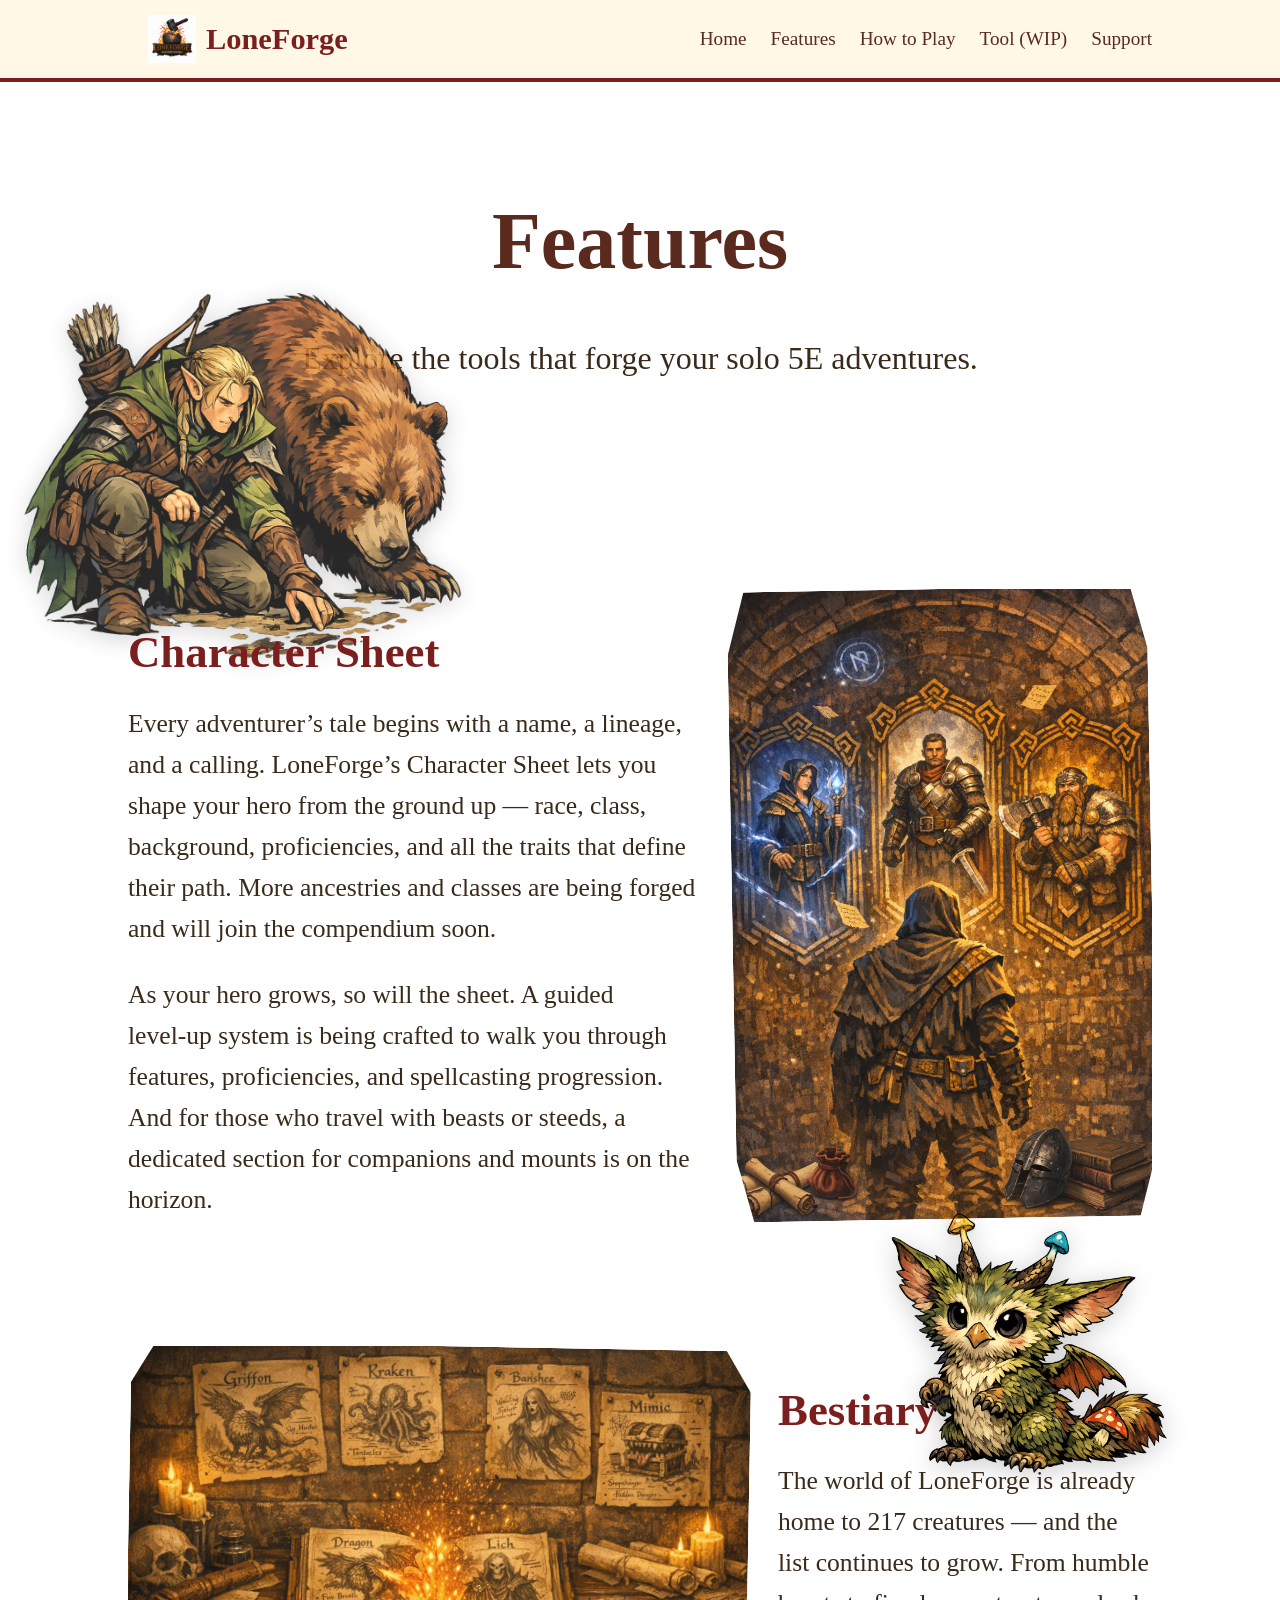
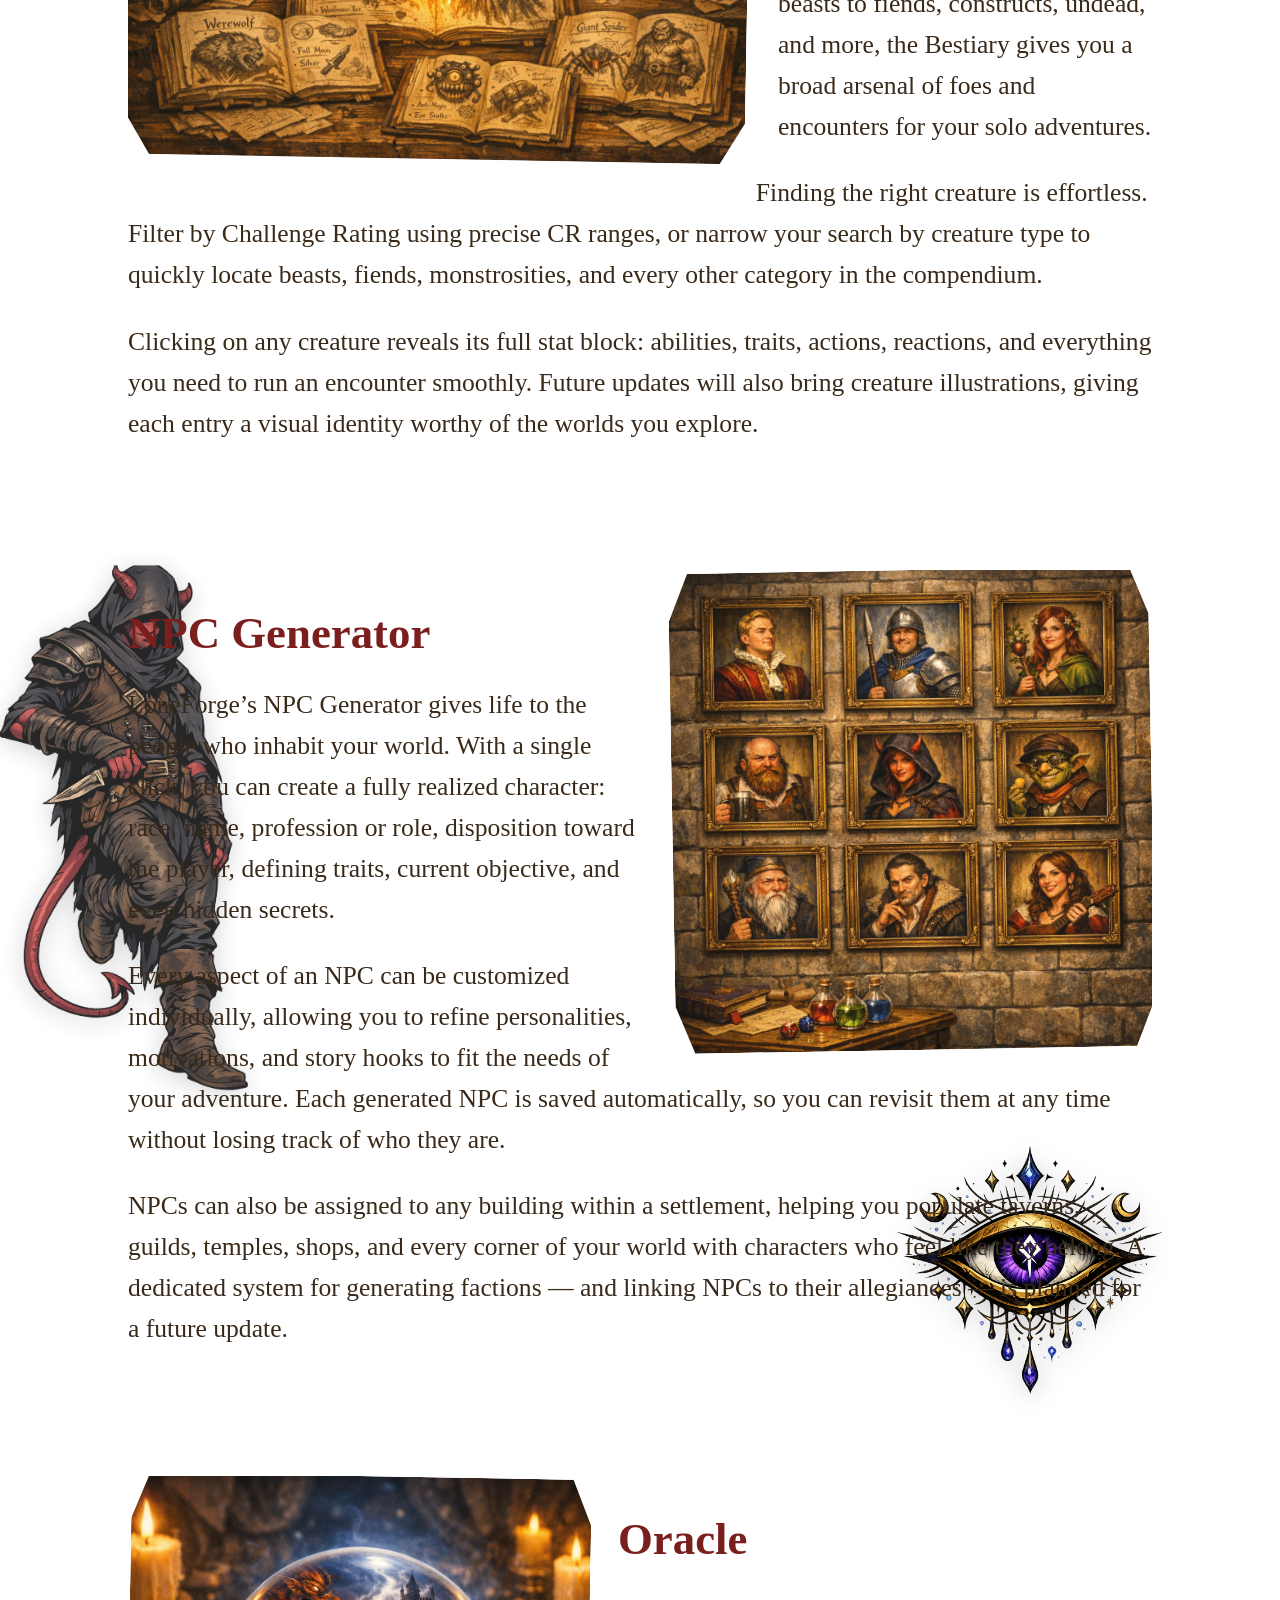
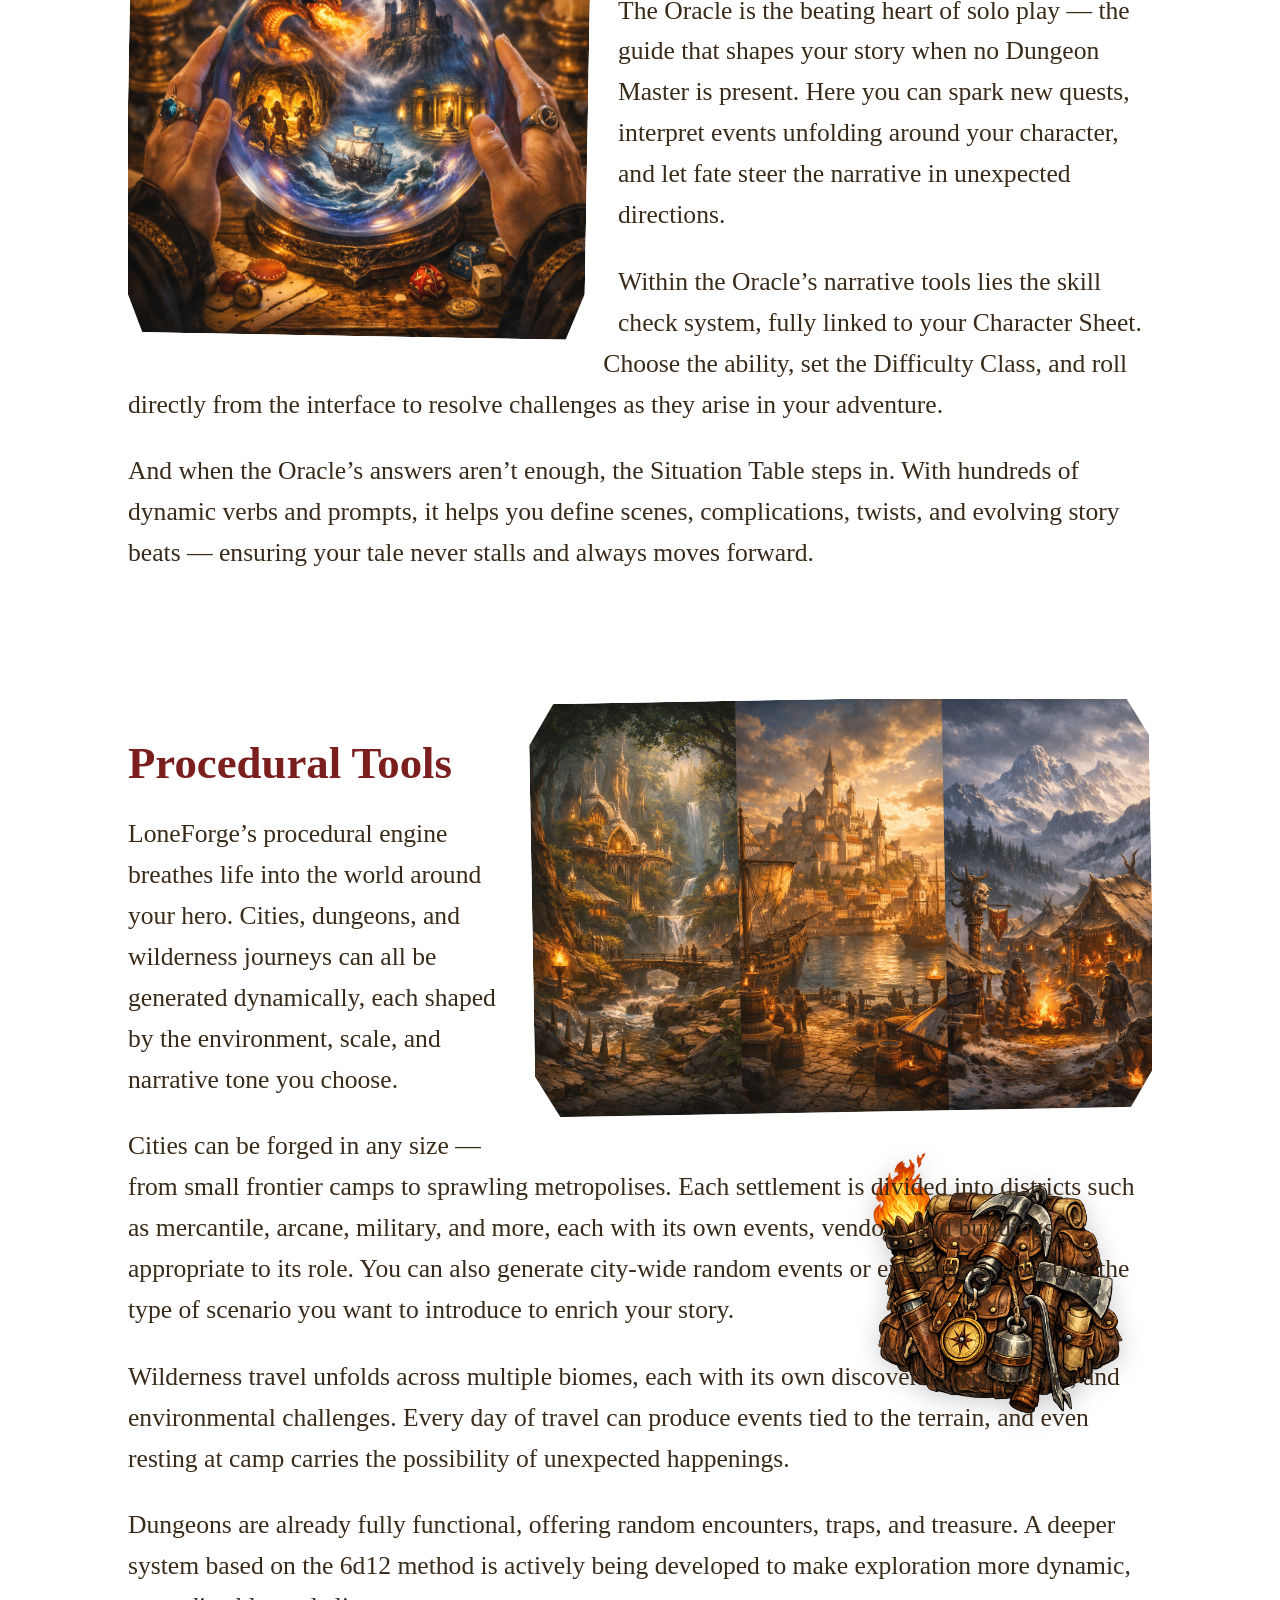
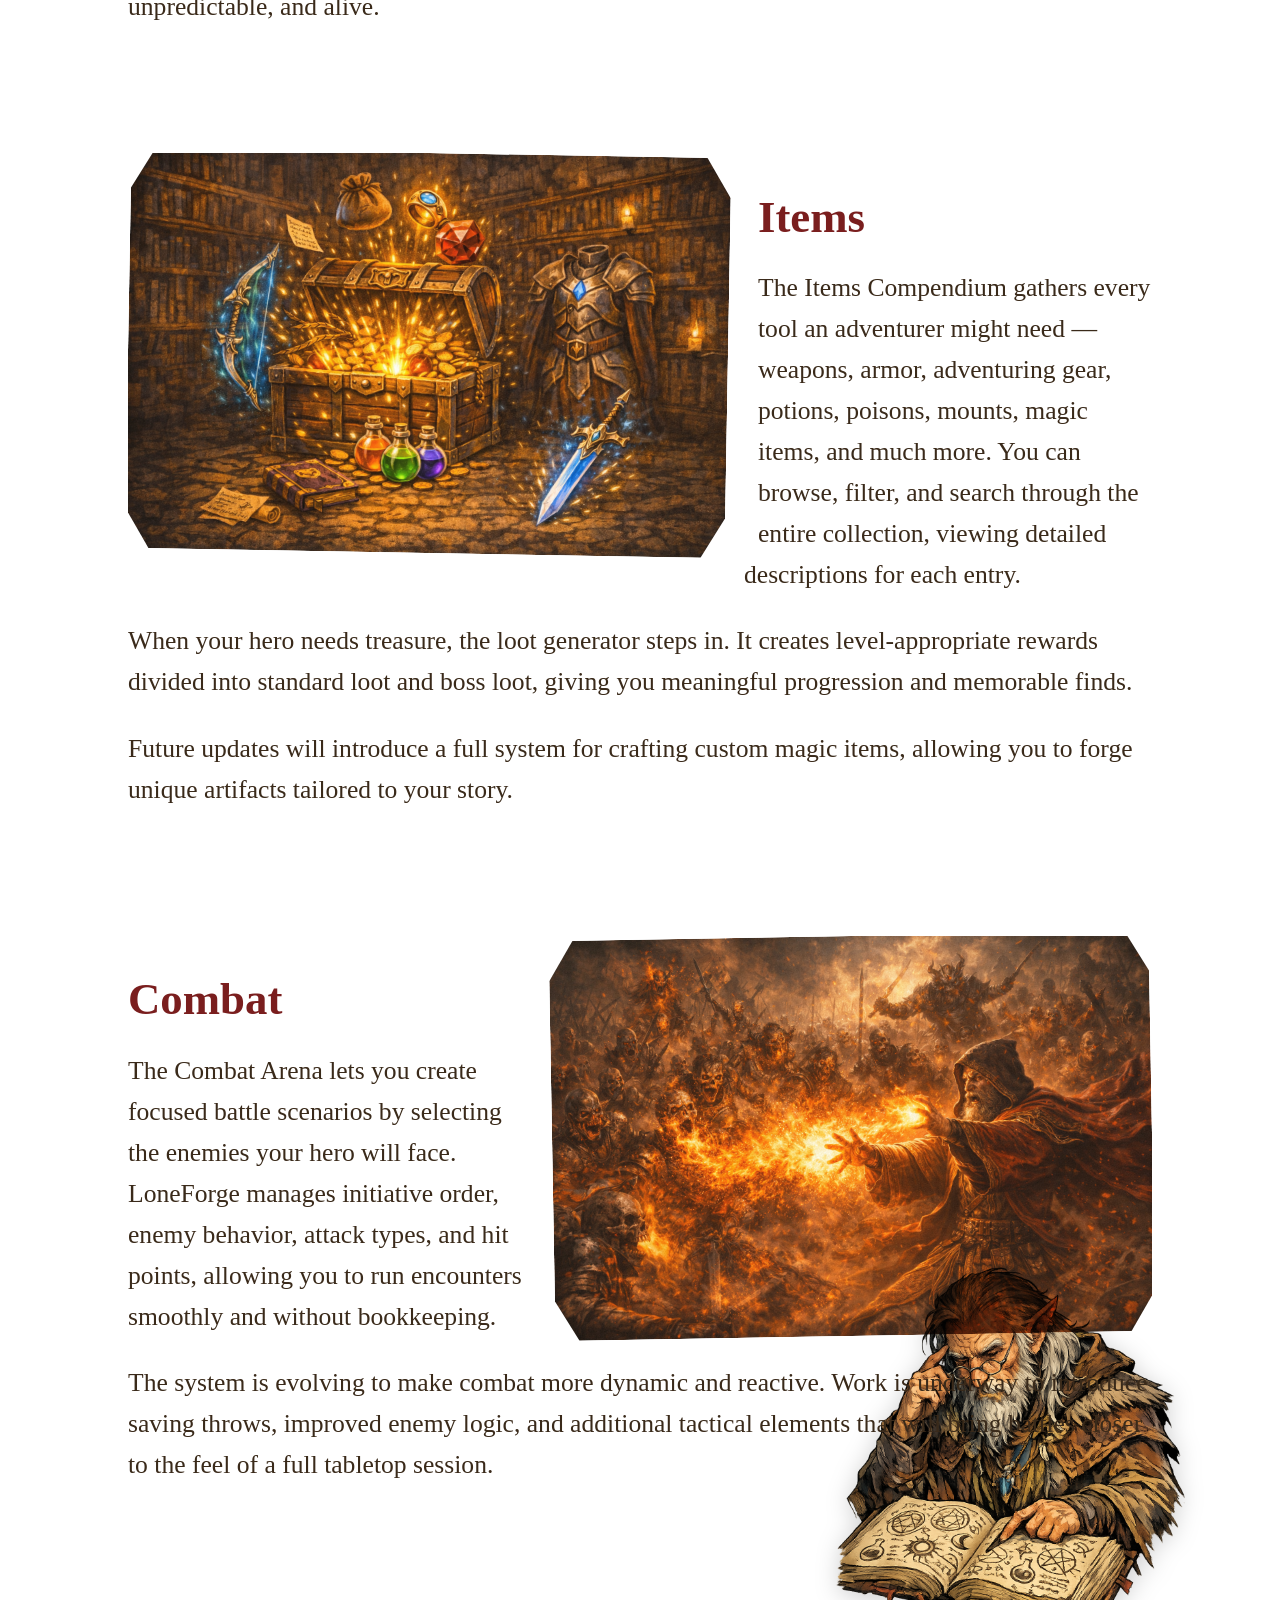
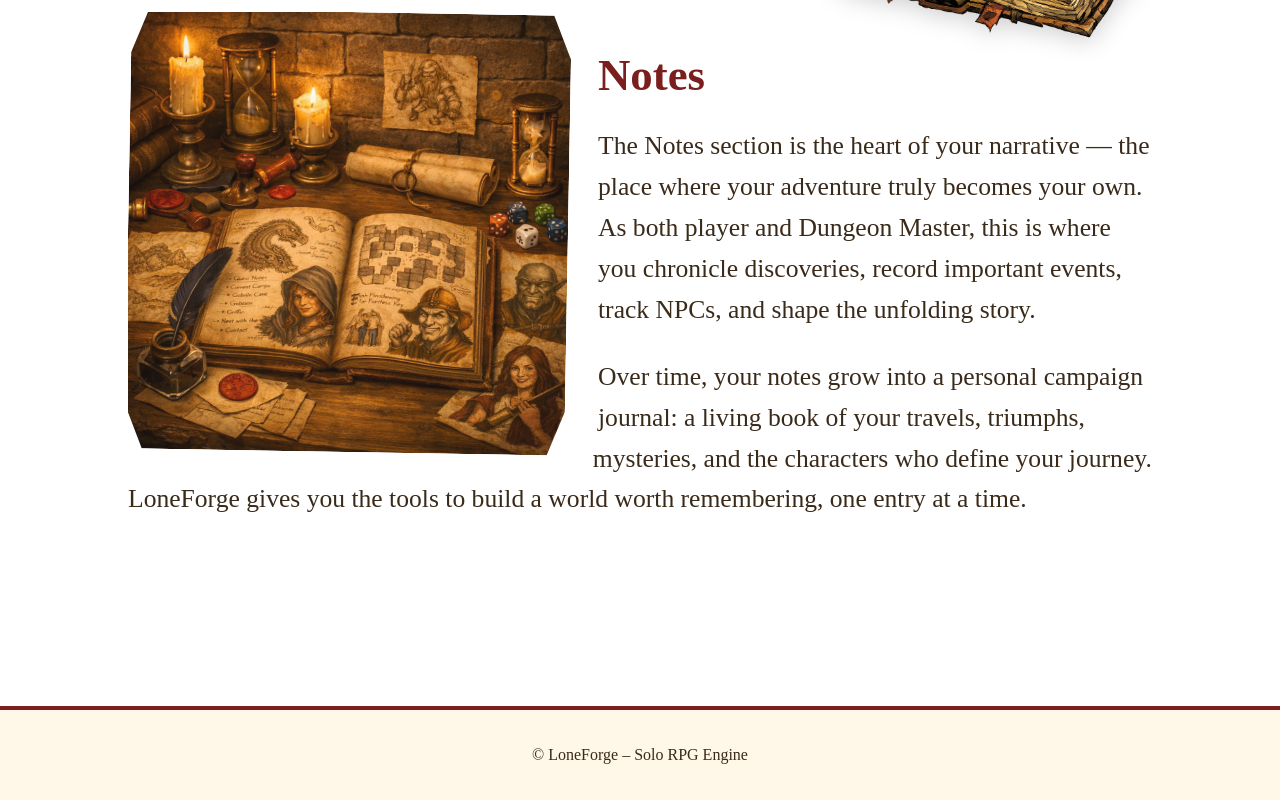
==== commit 32cb4d8a: "Fix image source case sensitivity for Bestiary" ====
--- a/features.html
+++ b/features.html
@@ -88,7 +88,7 @@
         <section class="feature-block">
 
             <div class="feature-image img-bestiary">
-                <img src="img/bestiary.png" alt="Bestiary Illustration">
+                <img src="img/Bestiary.png" alt="Bestiary Illustration">
             </div>
 
             <div class="feature-text">
@@ -326,4 +326,4 @@
     </footer>
 
 </body>
-</html>+</html>
--- a/css/styles.css
+++ b/css/styles.css
@@ -2,7 +2,7 @@
 body {
     margin: 0;
     font-family: 'EB Garamond', serif;
-    background: url('C:/Users/giuse/Documents/DnD/LoneForge/LoneForge website/img/pergamena.jpg');
+    background: url('img/pergamena.jpg');
     background-size: cover;
     color: #3a2a1a;
 }
@@ -138,7 +138,7 @@
     content: "";
     position: absolute;
     inset: 0;
-    background: url('C:/Users/giuse/Documents/DnD/LoneForge/LoneForge website/img/pergamena.png');
+    background: url('img/pergamena.png');
     opacity: 0.3;
     mix-blend-mode: multiply;
     pointer-events: none;
@@ -1030,7 +1030,7 @@
     border-radius: 4px;
 }
 
-chapter-images {
+.chapter-images {
     display: flex;
     justify-content: center;
     gap: 20px;
@@ -1241,14 +1241,14 @@
 }
 
 
-* SIDE IMAGES FOR TOOL PAGE */
+/* SIDE IMAGES FOR TOOL PAGE */
 .tool-page {
     position: relative;
 }
 
 .tp-side.tp-left{
     position: absolute;
-    top: 45%;
+    top: 15%;
     transform: translateY(-50%);
     opacity: 0.85;
     pointer-events: none; /* evita che interferiscano con i click */
@@ -1256,7 +1256,7 @@
 
 .tp-side.tp-right{
     position: absolute;
-    top: 100%;
+    top: 70%;
     transform: translateY(-50%);
     pointer-events: none; /* evita che interferiscano con i click */
 }
@@ -1275,12 +1275,12 @@
 
 /* Left image */
 .tp-left {
-    left: 50px; /* regola la distanza dal contenuto */
+    left: -300px; /* regola la distanza dal contenuto */
 }
 
 /* Right image */
 .tp-right {
-    right: 50px;
+    right: -300px;
 }
 
 /* MOBILE: hide side images */
@@ -1337,4 +1337,4 @@
     .rm-status {
         left: 15px;
     }
-}+}
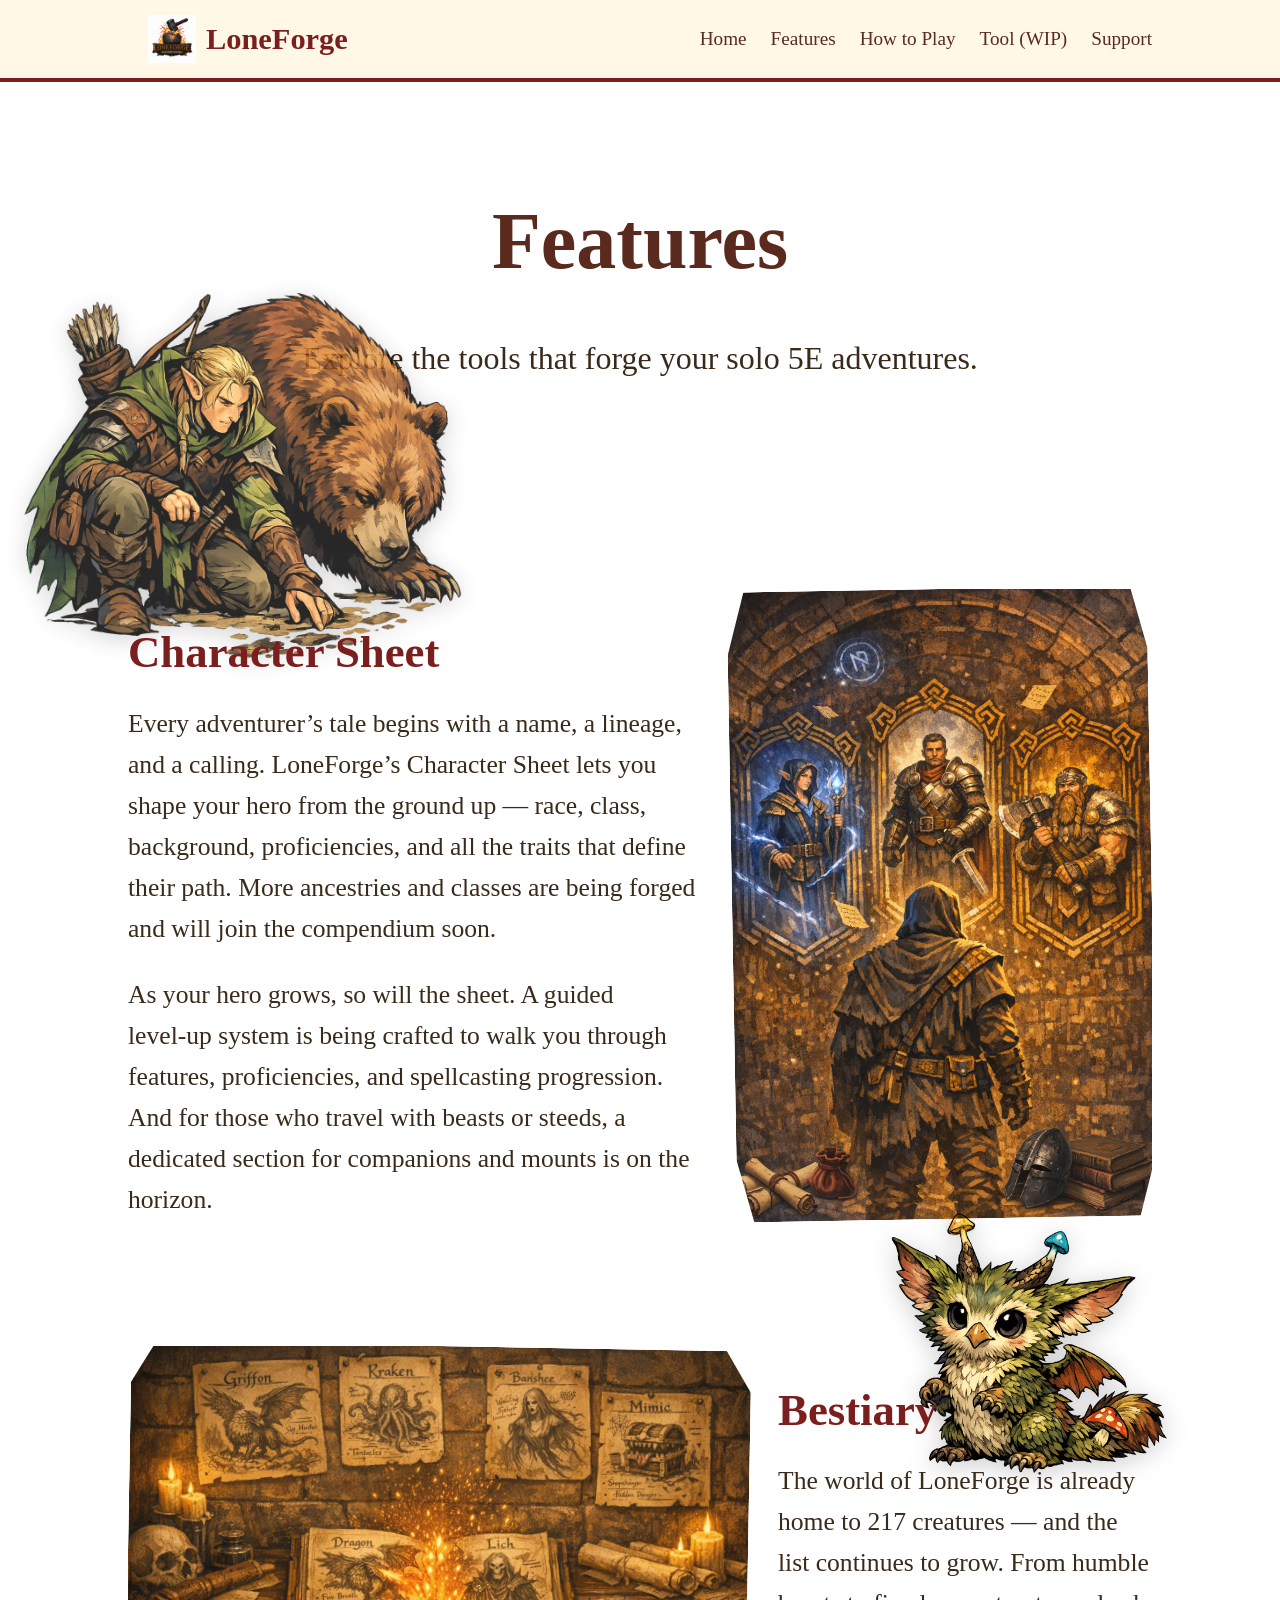
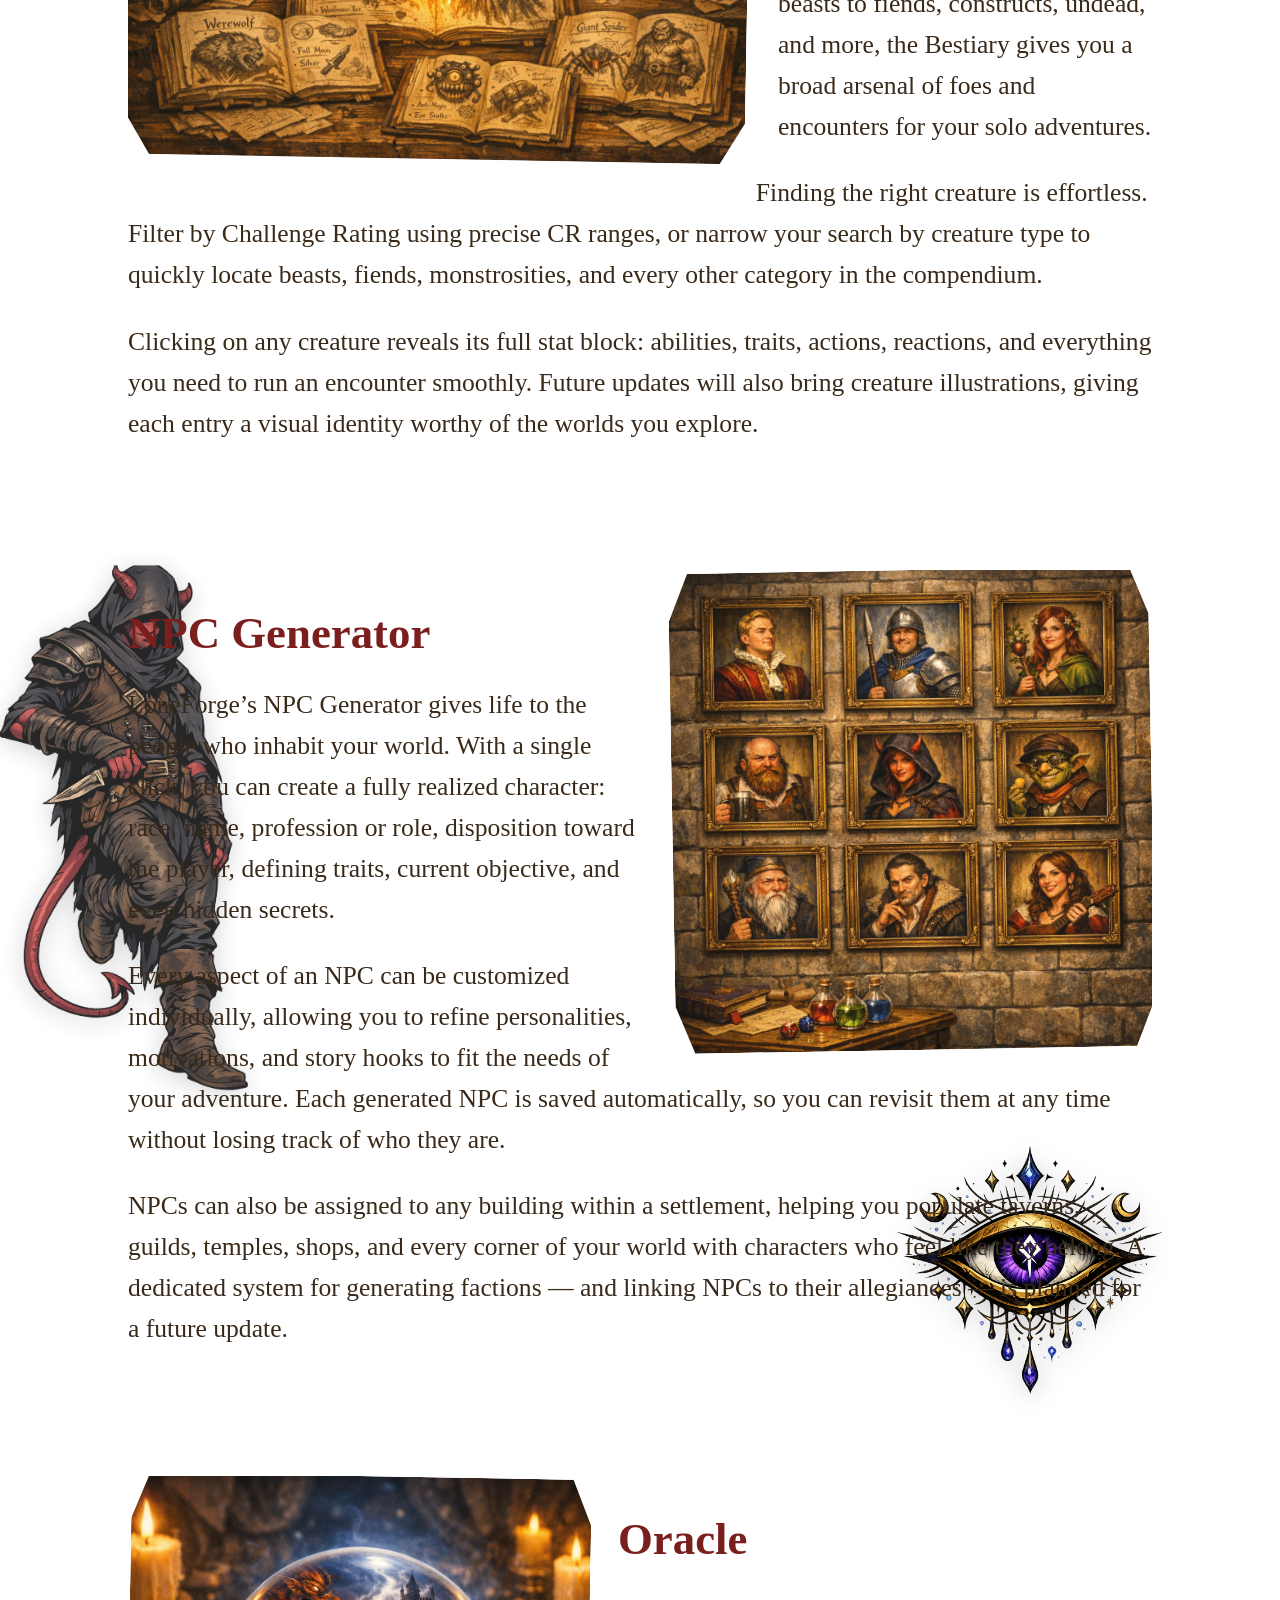
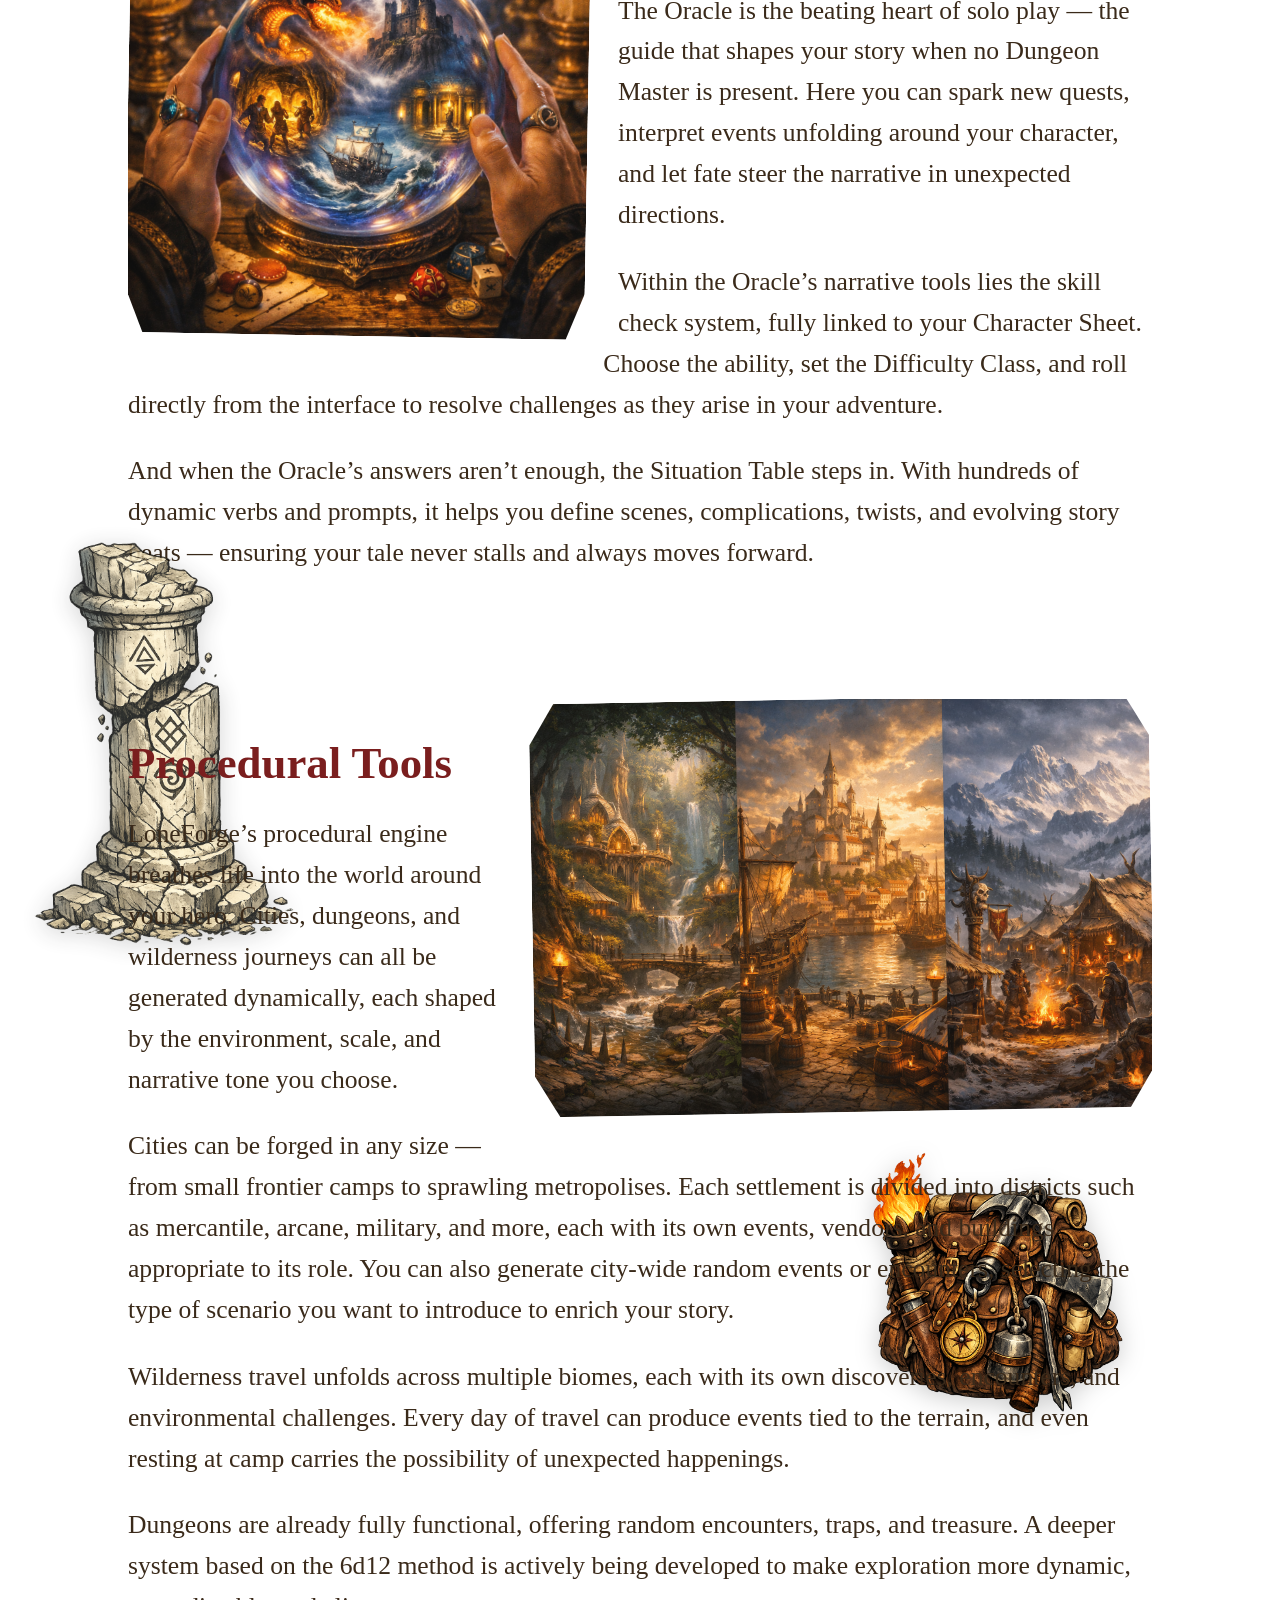
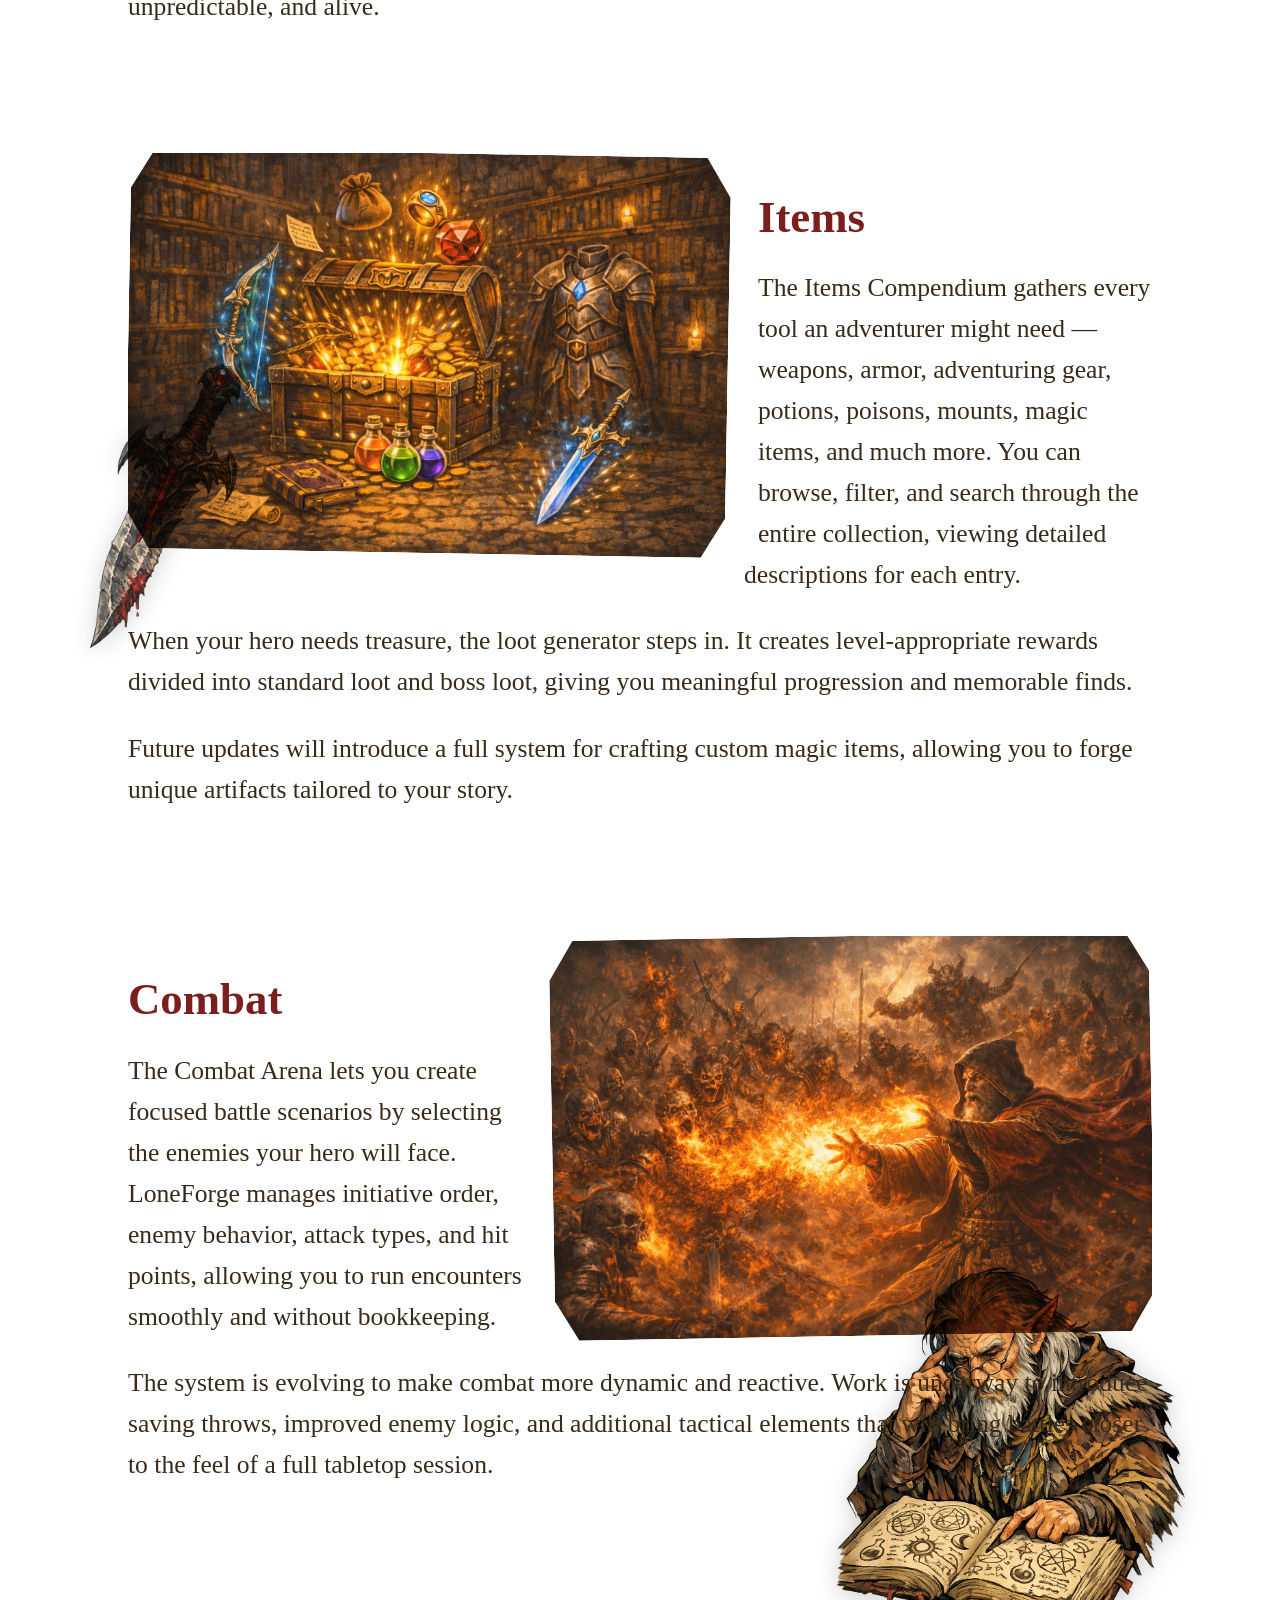
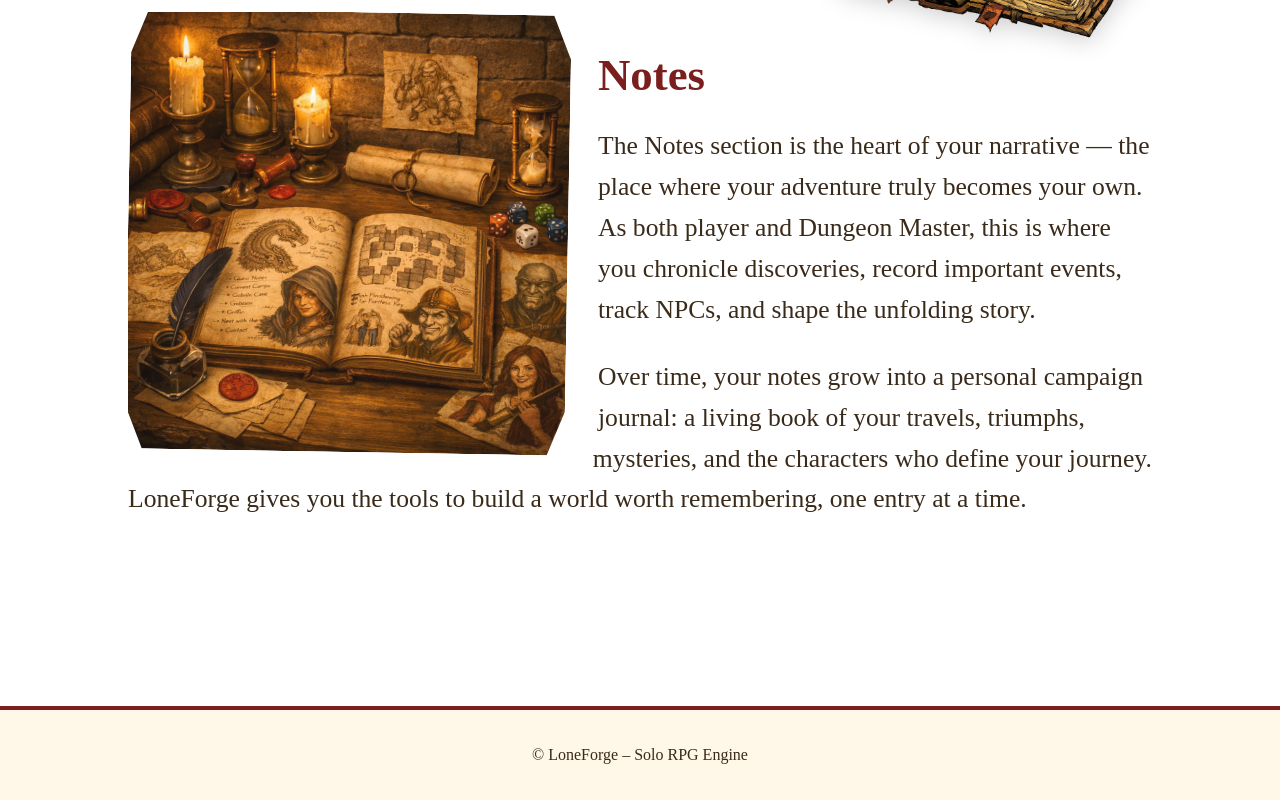
==== commit b5ccf9eb: "Update features.html" ====
--- a/features.html
+++ b/features.html
@@ -88,7 +88,7 @@
         <section class="feature-block">
 
             <div class="feature-image img-bestiary">
-                <img src="img/Bestiary.png" alt="Bestiary Illustration">
+                <img src="img/Bestiary_illustration.png" alt="Bestiary Illustration">
             </div>
 
             <div class="feature-text">
@@ -180,7 +180,7 @@
    
         <!-- LEFT DECORATION -->
         <div class="fbp-side fbp-left">
-            <img src="img/colonna.png" alt="">
+            <img src="img/Column.png" alt="">
         </div>
 
          <!-- RIGHT DECORATION -->
@@ -230,7 +230,7 @@
 
         <!-- LEFT DECORATION -->
         <div class="fbp1-side fbp1-left">
-            <img src="img/coltello.png" alt="">
+            <img src="img/Dagger.png" alt="">
         </div>
 
          <!-- RIGHT DECORATION -->
